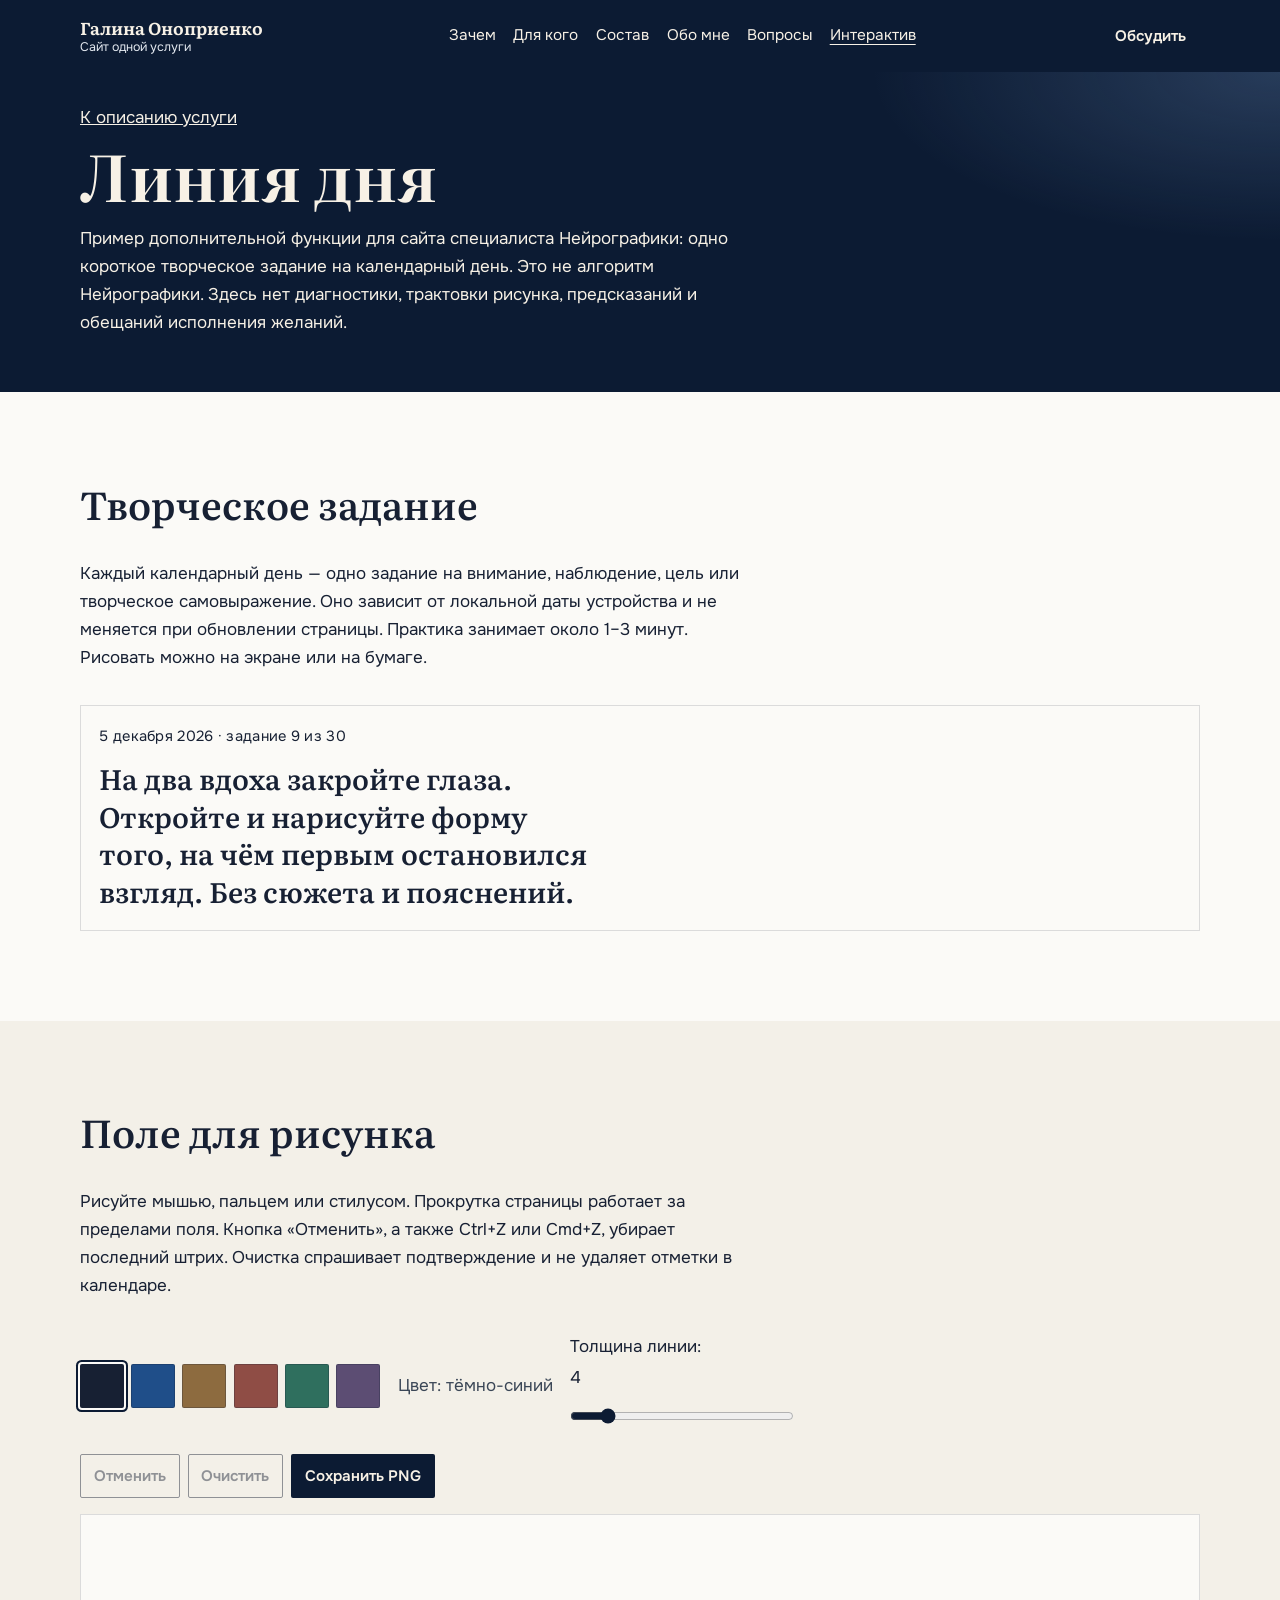
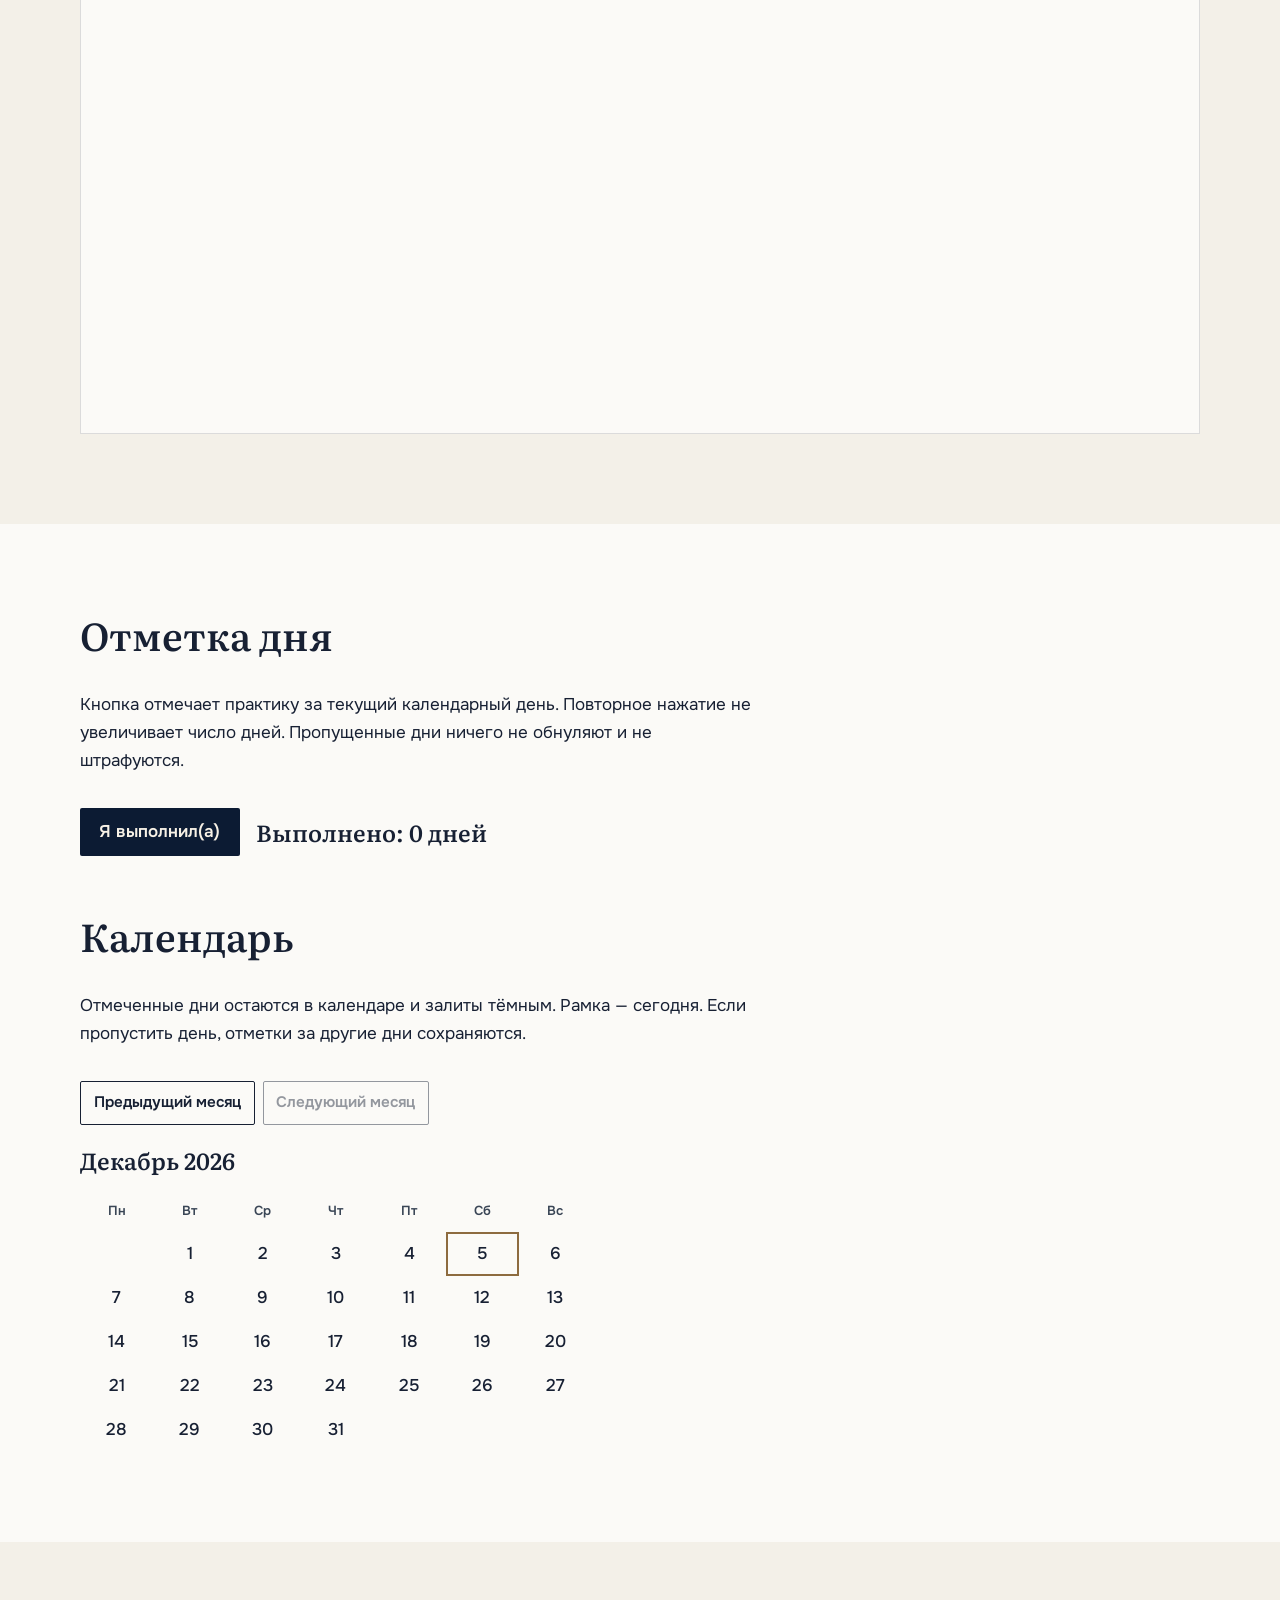
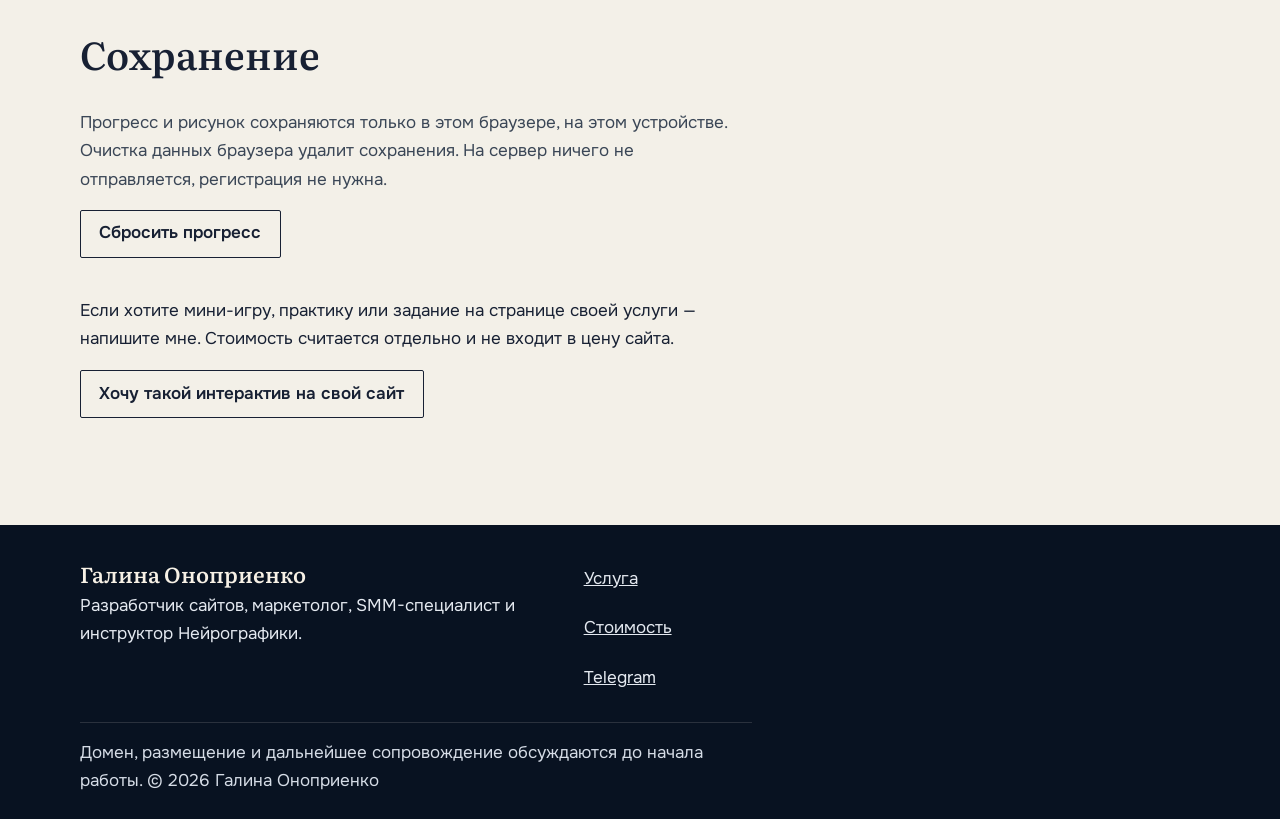
==== liniya-dnya.html @ d94e6b47 "Add files via upload" ====
<!DOCTYPE html>
<html lang="ru">
<head>
  <meta charset="utf-8">
  <script>document.documentElement.classList.add("js")</script>
  <meta name="viewport" content="width=device-width, initial-scale=1">
  <!-- canonical и абсолютный og:url не указаны: домен проекта пока не задан -->
  <title>Линия дня — пример интерактива | Галина Оноприенко</title>
  <meta name="description" content="Пример ежедневного творческого задания для сайта эксперта: рисунок на экране, календарь и прогресс только в вашем браузере.">
  <meta name="author" content="Галина Оноприенко">
  <meta name="theme-color" content="#0c1b33">
  <meta property="og:title" content="Линия дня — пример интерактива">
  <meta property="og:description" content="Одно творческое задание на календарный день и поле для рисунка. Прогресс хранится только в браузере.">
  <meta property="og:type" content="website">
  <meta property="og:locale" content="ru_RU">
  <meta property="og:image" content="og-image.png">
  <meta property="og:image:alt" content="Линия дня — пример ежедневного интерактива Галины Оноприенко.">
  <meta name="twitter:card" content="summary_large_image">
  <meta name="twitter:title" content="Линия дня — пример интерактива">
  <meta name="twitter:description" content="Одно творческое задание на календарный день. Рисунок и прогресс остаются в браузере.">
  <meta name="twitter:image" content="og-image.png">
  <link rel="icon" href="favicon.svg" type="image/svg+xml">
  <link rel="icon" href="favicon-32.png" sizes="32x32" type="image/png">
  <link rel="apple-touch-icon" href="apple-touch.png">
  <link rel="preload" href="fonts/or3PQ6P12-iJxAIgLa78DkTtAoDhk0oVpaK3YLanFLHpPf2TbLi4J_XWTFCW.woff2" as="font" type="font/woff2" crossorigin>
  <link rel="preload" href="fonts/gNMKW3F-SZuj7xmb-HY6EQ.woff2" as="font" type="font/woff2" crossorigin>
  <link rel="stylesheet" href="css/styles.css">
</head>
<body>
  <a class="skip-link" href="#content">К содержанию</a>
  <header class="site-header">
    <div class="wrap header-bar">
      <a class="brand" href="index.html">
        <span class="brand-name">Галина Оноприенко</span>
        <span class="brand-meta">Сайт одной услуги</span>
      </a>
      <button type="button" class="nav-toggle" aria-expanded="false" aria-controls="site-nav">Меню</button>
      <nav id="site-nav" class="site-nav" aria-label="Разделы страницы">
        <ul>
          <li><a href="index.html#zachem">Зачем</a></li>
          <li><a href="index.html#dlya-kogo">Для кого</a></li>
          <li><a href="index.html#sostav">Состав</a></li>
          <li><a href="index.html#obo-mne">Обо мне</a></li>
          <li><a href="index.html#voprosy">Вопросы</a></li>
          <li><a href="liniya-dnya.html" aria-current="page">Интерактив</a></li>
          <li class="nav-cta"><a href="https://t.me/neiro_galina" target="_blank" rel="noopener noreferrer">Обсудить мой сайт<span class="visually-hidden"> (откроется в Telegram в новой вкладке)</span></a></li>
        </ul>
      </nav>
      <a class="button button-small header-cta" href="https://t.me/neiro_galina" target="_blank" rel="noopener noreferrer">Обсудить<span class="visually-hidden"> мой сайт: откроется в Telegram в новой вкладке</span></a>
    </div>
  </header>
  <script src="js/main.js"></script>

  <main id="content">
    <header class="page-intro">
      <div class="wrap">
        <p class="back-link"><a href="index.html#interaktiv">К описанию услуги</a></p>
        <h1>Линия дня</h1>
        <p>Пример дополнительной функции для сайта специалиста Нейрографики: одно короткое творческое задание на календарный день. Это не алгоритм Нейрографики. Здесь нет диагностики, трактовки рисунка, предсказаний и обещаний исполнения желаний.</p>
      </div>
    </header>

    <section class="section" aria-labelledby="task-title">
      <div class="wrap stack">
        <h2 id="task-title">Творческое задание</h2>
        <p>Каждый календарный день — одно задание на внимание, наблюдение, цель или творческое самовыражение. Оно зависит от локальной даты устройства и не меняется при обновлении страницы. Практика занимает около 1–3 минут. Рисовать можно на экране или на бумаге.</p>
        <article id="today-task" class="task-card" hidden></article>
        <div id="all-tasks">
          <p>Ниже все 30 заданий. Если скрипты включены, на экране остаётся только задание сегодняшнего дня.</p>
          <ol id="task-list" class="task-index">
            <li>Проведите одну непрерывную линию от левого края к правому. Там, где рука замедлится, сделайте небольшую петлю и продолжайте.</li>
            <li>Выберите предмет перед собой. Нарисуйте только его внешний контур, без деталей внутри.</li>
            <li>Поставьте три точки и подпишите их: «утро», «день», «вечер». Соедините точки линией в том порядке, в каком идёт ваш сегодняшний день.</li>
            <li>Напишите одно слово — фокус работы на сегодня. Обведите его спокойной линией, не зачёркивая буквы.</li>
            <li>Нарисуйте круг примерно с ладонь. Закрасьте только край, центр оставьте свободным.</li>
            <li>Возьмите два цвета. Первым отметьте то, что по вашей услуге уже понятно клиенту. Вторым — одну мысль, которую стоит прояснить на сайте.</li>
            <li>Найдите рядом прямую линию: край стола, раму, полку. Повторите её на листе три раза, каждый раз чуть свободнее.</li>
            <li>Нарисуйте лестницу из пяти ступеней. На нижней напишите «сейчас». Верхнюю оставьте пустой.</li>
            <li>На два вдоха закройте глаза. Откройте и нарисуйте форму того, на чём первым остановился взгляд. Без сюжета и пояснений.</li>
            <li>Проведите вертикальную линию. Слева напишите одно слово о том, что уже сделано. Справа — одно слово о следующем шаге.</li>
            <li>Нарисуйте рамку. Внутри поместите одно дело, которому сегодня действительно стоит уделить внимание.</li>
            <li>Сделайте десять коротких штрихов разной длины. Любые три соедините в одну фигуру.</li>
            <li>Нарисуйте дорожку из точек снизу вверх. В конце поставьте маленький круг — место остановки, не финиш.</li>
            <li>Выберите приятный глазу цвет и заполните им небольшую полосу. Рядом оставьте такую же полосу пустой.</li>
            <li>Напишите, для кого ваша ключевая услуга — одним словосочетанием. Подчеркните его ровной линией.</li>
            <li>Нарисуйте привычный короткий знак: галочку, волну или круг. Повторите его медленнее, чем обычно.</li>
            <li>Разделите лист одной дугой. В меньшей части напишите действие, на которое сегодня хватит трёх минут.</li>
            <li>На каждый спокойный выдох добавляйте короткий штрих. Остановитесь на семи штрихах.</li>
            <li>Нарисуйте окно из четырёх линий. В одной части — контур предмета, который видите. Остальные части оставьте пустыми.</li>
            <li>Поставьте точку в центре. Проведите от неё три линии и подпишите концы: «дело», «люди», «я».</li>
            <li>Нарисуйте три вложенных круга. В самом маленьком напишите одно слово — на чём держите внимание сегодня.</li>
            <li>Нарисуйте прямоугольник. Внутри напишите три слова, которые новый человек должен понять о вашей услуге первыми.</li>
            <li>Проведите горизонтальную линию. Ниже коротко отметьте то, что уже есть в вашей практике. Выше — одну возможность, которую хотите яснее описать клиентам.</li>
            <li>Разделите лист на четыре клетки. В каждой — маленький знак дня: предмет, цвет, дело или погода. Без расшифровки.</li>
            <li>Медленно проведите линию, считая до десяти. Рядом проведите похожую линию быстро. Ничего не исправляйте.</li>
            <li>Нарисуйте стрелку и подпишите её одним глаголом — действием, которое можете сделать сразу после этой минуты.</li>
            <li>Прислушайтесь к звуку вокруг. Передайте его линией: ровной, прерывистой или волнистой — как слышится, без оценки.</li>
            <li>Нарисуйте простой контур места, где вы работаете: стол, комната или мастерская. Отметьте, где для клиента «вход» — с чего начинается обращение.</li>
            <li>Напишите три коротких слова о своей услуге. Оставьте самое понятное для нового человека, остальные аккуратно зачеркните.</li>
            <li>Нарисуйте круг и рядом поставьте сегодняшнюю дату. Внутри круга достаточно одной линии, чтобы отметить этот день.</li>
          </ol>
        </div>
      </div>
    </section>

    <section class="section section-paper" id="practice" aria-labelledby="canvas-title">
      <div class="wrap stack">
        <h2 id="canvas-title">Поле для рисунка</h2>
        <p id="canvas-help">Рисуйте мышью, пальцем или стилусом. Прокрутка страницы работает за пределами поля. Кнопка «Отменить», а также Ctrl+Z или Cmd+Z, убирает последний штрих. Очистка спрашивает подтверждение и не удаляет отметки в календаре.</p>
        <noscript>
          <p>Поле рисования, календарь и сохранение включаются с JavaScript. Задания выше можно выполнить на бумаге.</p>
        </noscript>
        <p id="canvas-error" class="warning" hidden>Поле рисования недоступно в этом браузере. Задание можно выполнить на бумаге.</p>
        <div class="tools">
          <div class="swatches" role="group" aria-label="Цвет линии">
            <button type="button" class="swatch" style="--swatch:#172033" data-color="#172033" data-label="тёмно-синий" aria-pressed="true" aria-label="Тёмно-синий"></button>
            <button type="button" class="swatch" style="--swatch:#1f4e89" data-color="#1f4e89" data-label="синий" aria-pressed="false" aria-label="Синий"></button>
            <button type="button" class="swatch" style="--swatch:#8d6b3f" data-color="#8d6b3f" data-label="латунный" aria-pressed="false" aria-label="Латунный"></button>
            <button type="button" class="swatch" style="--swatch:#8f4d45" data-color="#8f4d45" data-label="терракотовый" aria-pressed="false" aria-label="Терракотовый"></button>
            <button type="button" class="swatch" style="--swatch:#2f6f5e" data-color="#2f6f5e" data-label="зелёный" aria-pressed="false" aria-label="Зелёный"></button>
            <button type="button" class="swatch" style="--swatch:#5c4d73" data-color="#5c4d73" data-label="сливовый" aria-pressed="false" aria-label="Сливовый"></button>
          </div>
          <p id="color-name" class="note">Цвет: тёмно-синий</p>
          <label class="width-control" for="line-width">Толщина линии: <span id="line-width-value">4</span>
            <input id="line-width" type="range" min="2" max="16" step="1" value="4">
          </label>
        </div>
        <div class="tool-actions">
          <button type="button" class="button button-small button-ghost" id="undo" disabled>Отменить</button>
          <button type="button" class="button button-small button-ghost" id="clear" disabled>Очистить</button>
          <button type="button" class="button button-small" id="save-png" disabled>Сохранить PNG</button>
        </div>
        <div class="canvas-frame" id="canvas-frame">
          <canvas id="draw-canvas" width="900" height="520" aria-label="Поле для рисования. Рисуйте мышью, пальцем или стилусом." aria-describedby="canvas-help"></canvas>
        </div>
        <p id="old-drawing" class="note" hidden>На поле сохранён рисунок другого дня. Задание уже новое — рисунок можно очистить и начать заново.</p>
      </div>
    </section>

    <section class="section" aria-labelledby="mark-title">
      <div class="wrap stack">
        <h2 id="mark-title">Отметка дня</h2>
        <p>Кнопка отмечает практику за текущий календарный день. Повторное нажатие не увеличивает число дней. Пропущенные дни ничего не обнуляют и не штрафуются.</p>
        <div class="practice-row">
          <button type="button" class="button" id="complete" disabled>Я выполнил(а)</button>
          <p id="day-counter" class="counter">Счётчик включится вместе с сохранением в браузере.</p>
        </div>
        <p id="today-flag" class="note" hidden>Сегодняшнее задание уже отмечено. Повторное нажатие не увеличивает счётчик.</p>
        <p id="live-status" class="status-line" role="status" aria-live="polite"></p>

        <h2>Календарь</h2>
        <p>Отмеченные дни остаются в календаре и залиты тёмным. Рамка — сегодня. Если пропустить день, отметки за другие дни сохраняются.</p>
        <div class="calendar-bar">
          <button type="button" class="button button-small button-ghost" id="cal-prev" disabled>Предыдущий месяц</button>
          <button type="button" class="button button-small button-ghost" id="cal-next" disabled>Следующий месяц</button>
        </div>
        <table class="calendar" id="calendar">
          <caption id="cal-caption">Календарь активности</caption>
          <thead>
            <tr>
              <th scope="col">Пн</th>
              <th scope="col">Вт</th>
              <th scope="col">Ср</th>
              <th scope="col">Чт</th>
              <th scope="col">Пт</th>
              <th scope="col">Сб</th>
              <th scope="col">Вс</th>
            </tr>
          </thead>
          <tbody id="cal-body"></tbody>
        </table>
      </div>
    </section>

    <section class="section section-paper" aria-labelledby="save-title">
      <div class="wrap stack">
        <h2 id="save-title">Сохранение</h2>
        <p class="note">Прогресс и рисунок сохраняются только в этом браузере, на этом устройстве. Очистка данных браузера удалит сохранения. На сервер ничего не отправляется, регистрация не нужна.</p>
        <p id="storage-warning" class="warning" role="alert" hidden>Сохранение в браузере недоступно. Прогресс и рисунок не запишутся и пропадут после закрытия страницы. Можно рисовать и отмечать день, пока эта вкладка открыта.</p>
        <p><button type="button" class="button button-ghost" id="reset-progress">Сбросить прогресс</button></p>
        <aside class="soft-cta">
          <p>Если хотите мини-игру, практику или задание на странице своей услуги — напишите мне. Стоимость считается отдельно и не входит в цену сайта.</p>
          <p><a class="button button-ghost" href="https://t.me/neiro_galina" target="_blank" rel="noopener noreferrer">Хочу такой интерактив на свой сайт<span class="visually-hidden"> (откроется в Telegram в новой вкладке)</span></a></p>
        </aside>
      </div>
    </section>
  </main>

  <footer class="site-footer">
    <div class="wrap footer-grid">
      <div>
        <p class="footer-name">Галина Оноприенко</p>
        <p>Разработчик сайтов, маркетолог, SMM-специалист и инструктор Нейрографики.</p>
      </div>
      <nav class="footer-nav" aria-label="Нижняя навигация">
        <a href="index.html">Услуга</a>
        <a href="index.html#stoimost">Стоимость</a>
        <a href="https://t.me/neiro_galina" target="_blank" rel="noopener noreferrer">Telegram<span class="visually-hidden"> (откроется в новой вкладке)</span></a>
      </nav>
    </div>
    <div class="wrap">
      <p class="legal">Домен, размещение и дальнейшее сопровождение обсуждаются до начала работы. © 2026 Галина Оноприенко</p>
    </div>
  </footer>

  <dialog id="confirm-dialog" aria-labelledby="confirm-title" aria-describedby="confirm-text">
    <h2 id="confirm-title"></h2>
    <p id="confirm-text"></p>
    <div class="dialog-actions">
      <button type="button" class="button button-ghost" id="confirm-cancel">Отмена</button>
      <button type="button" class="button" id="confirm-accept">Подтвердить</button>
    </div>
  </dialog>

  <script src="js/practice-core.js"></script>
  <script src="js/interactive.js"></script>
</body>
</html>
---- css/styles.css ----
@font-face {
  font-family: "Literata";
  font-style: italic;
  font-weight: 560;
  font-display: swap;
  src: url("../fonts/or3NQ6P12-iJxAIgLYT1PLs1a-t7PU0AbeE9KPxYzNiCp1OUedn8VrLmQ0iSh8g.woff2") format("woff2");
  unicode-range: U+0460-052F, U+1C80-1C8A, U+20B4, U+2DE0-2DFF, U+A640-A69F, U+FE2E-FE2F;
}
@font-face {
  font-family: "Literata";
  font-style: italic;
  font-weight: 560;
  font-display: swap;
  src: url("../fonts/or3NQ6P12-iJxAIgLYT1PLs1a-t7PU0AbeE9KPxYzNiCp1OUedn8VrLmSkiSh8g.woff2") format("woff2");
  unicode-range: U+0301, U+0400-045F, U+0490-0491, U+04B0-04B1, U+2116;
}
@font-face {
  font-family: "Literata";
  font-style: italic;
  font-weight: 560;
  font-display: swap;
  src: url("../fonts/or3NQ6P12-iJxAIgLYT1PLs1a-t7PU0AbeE9KPxYzNiCp1OUedn8VrLmQEiSh8g.woff2") format("woff2");
  unicode-range: U+0100-02BA, U+02BD-02C5, U+02C7-02CC, U+02CE-02D7, U+02DD-02FF, U+0304, U+0308, U+0329, U+1D00-1DBF, U+1E00-1E9F, U+1EF2-1EFF, U+2020, U+20A0-20AB, U+20AD-20C4, U+2113, U+2C60-2C7F, U+A720-A7FF;
}
@font-face {
  font-family: "Literata";
  font-style: italic;
  font-weight: 560;
  font-display: swap;
  src: url("../fonts/or3NQ6P12-iJxAIgLYT1PLs1a-t7PU0AbeE9KPxYzNiCp1OUedn8VrLmTkiS.woff2") format("woff2");
  unicode-range: U+0000-00FF, U+0131, U+0152-0153, U+02BB-02BC, U+02C6, U+02DA, U+02DC, U+0304, U+0308, U+0329, U+2000-206F, U+20AC, U+2122, U+2191, U+2193, U+2212, U+2215, U+FEFF, U+FFFD;
}
@font-face {
  font-family: "Literata";
  font-style: normal;
  font-weight: 560 650;
  font-display: swap;
  src: url("../fonts/or3PQ6P12-iJxAIgLa78DkTtAoDhk0oVpaK3YLanFLHpPf2TbLi4J_zWTFCW.woff2") format("woff2");
  unicode-range: U+0460-052F, U+1C80-1C8A, U+20B4, U+2DE0-2DFF, U+A640-A69F, U+FE2E-FE2F;
}
@font-face {
  font-family: "Literata";
  font-style: normal;
  font-weight: 560 650;
  font-display: swap;
  src: url("../fonts/or3PQ6P12-iJxAIgLa78DkTtAoDhk0oVpaK3YLanFLHpPf2TbLi4J_XWTFCW.woff2") format("woff2");
  unicode-range: U+0301, U+0400-045F, U+0490-0491, U+04B0-04B1, U+2116;
}
@font-face {
  font-family: "Literata";
  font-style: normal;
  font-weight: 560 650;
  font-display: swap;
  src: url("../fonts/or3PQ6P12-iJxAIgLa78DkTtAoDhk0oVpaK3YLanFLHpPf2TbLi4J__WTFCW.woff2") format("woff2");
  unicode-range: U+0100-02BA, U+02BD-02C5, U+02C7-02CC, U+02CE-02D7, U+02DD-02FF, U+0304, U+0308, U+0329, U+1D00-1DBF, U+1E00-1E9F, U+1EF2-1EFF, U+2020, U+20A0-20AB, U+20AD-20C4, U+2113, U+2C60-2C7F, U+A720-A7FF;
}
@font-face {
  font-family: "Literata";
  font-style: normal;
  font-weight: 560 650;
  font-display: swap;
  src: url("../fonts/or3PQ6P12-iJxAIgLa78DkTtAoDhk0oVpaK3YLanFLHpPf2TbLi4J_HWTA.woff2") format("woff2");
  unicode-range: U+0000-00FF, U+0131, U+0152-0153, U+02BB-02BC, U+02C6, U+02DA, U+02DC, U+0304, U+0308, U+0329, U+2000-206F, U+20AC, U+2122, U+2191, U+2193, U+2212, U+2215, U+FEFF, U+FFFD;
}
@font-face {
  font-family: "Onest";
  font-style: normal;
  font-weight: 400 600;
  font-display: swap;
  src: url("../fonts/gNMKW3F-SZuj7xmS-HY6EQ.woff2") format("woff2");
  unicode-range: U+0460-052F, U+1C80-1C8A, U+20B4, U+2DE0-2DFF, U+A640-A69F, U+FE2E-FE2F;
}
@font-face {
  font-family: "Onest";
  font-style: normal;
  font-weight: 400 600;
  font-display: swap;
  src: url("../fonts/gNMKW3F-SZuj7xmb-HY6EQ.woff2") format("woff2");
  unicode-range: U+0301, U+0400-045F, U+0490-0491, U+04B0-04B1, U+2116;
}
@font-face {
  font-family: "Onest";
  font-style: normal;
  font-weight: 400 600;
  font-display: swap;
  src: url("../fonts/gNMKW3F-SZuj7xmR-HY6EQ.woff2") format("woff2");
  unicode-range: U+0100-02BA, U+02BD-02C5, U+02C7-02CC, U+02CE-02D7, U+02DD-02FF, U+0304, U+0308, U+0329, U+1D00-1DBF, U+1E00-1E9F, U+1EF2-1EFF, U+2020, U+20A0-20AB, U+20AD-20C4, U+2113, U+2C60-2C7F, U+A720-A7FF;
}
@font-face {
  font-family: "Onest";
  font-style: normal;
  font-weight: 400 600;
  font-display: swap;
  src: url("../fonts/gNMKW3F-SZuj7xmf-HY.woff2") format("woff2");
  unicode-range: U+0000-00FF, U+0131, U+0152-0153, U+02BB-02BC, U+02C6, U+02DA, U+02DC, U+0304, U+0308, U+0329, U+2000-206F, U+20AC, U+2122, U+2191, U+2193, U+2212, U+2215, U+FEFF, U+FFFD;
}

:root {
  --navy: #0c1b33;
  --navy-2: #17345c;
  --ink: #172033;
  --muted: #3a4656;
  --paper: #f3f0e8;
  --paper-2: #e7e2d8;
  --white: #fbfaf7;
  --cream: #f7f1e6;
  --line: rgba(23, 32, 51, 0.14);
  --brass: #8d6b3f;
  --focus: #e6c98a;
  --header: 4.5rem;
  color-scheme: light;
}

*,
*::before,
*::after { box-sizing: border-box; }

html { scroll-behavior: smooth; }

body {
  margin: 0;
  font-family: Onest, "Segoe UI", sans-serif;
  font-size: 1.0625rem;
  font-weight: 400;
  line-height: 1.65;
  color: var(--ink);
  background: var(--white);
  font-synthesis: none;
}

img, svg { max-width: 100%; }

h1, h2, h3, .price, .brand-name, .monogram, .task-text {
  font-family: Literata, Georgia, "Times New Roman", serif;
  font-weight: 560;
  line-height: 1.15;
  text-wrap: balance;
}

h1, h2, h3, p { margin-top: 0; }

h2 {
  margin-bottom: 0.8rem;
  font-size: clamp(1.85rem, 3vw, 2.55rem);
  max-width: 16em;
}

h3 { margin-bottom: 0.35rem; font-size: 1.28rem; }

p { max-width: 42rem; }

a { color: inherit; }

:focus-visible {
  outline: 3px solid var(--focus);
  outline-offset: 3px;
}

.section :focus-visible,
.price-card :focus-visible,
dialog :focus-visible,
.soft-cta :focus-visible {
  outline-color: var(--navy);
  box-shadow: 0 0 0 6px #f3e2bc;
}

::selection { background: var(--navy); color: var(--cream); }

.skip-link {
  position: absolute;
  left: 1rem;
  top: -4rem;
  z-index: 50;
  background: var(--white);
  color: var(--navy);
  padding: 0.6rem 0.9rem;
}

.skip-link:focus { top: 0.7rem; }

.visually-hidden {
  position: absolute;
  width: 1px;
  height: 1px;
  padding: 0;
  margin: -1px;
  overflow: hidden;
  clip: rect(0, 0, 0, 0);
  white-space: nowrap;
  border: 0;
}

[hidden] { display: none !important; }

.wrap {
  width: min(70rem, calc(100% - 2rem));
  margin-inline: auto;
}

.site-header {
  position: sticky;
  top: 0;
  z-index: 30;
  background: var(--navy);
  color: var(--cream);
}

.header-bar {
  display: flex;
  align-items: center;
  justify-content: space-between;
  gap: 1rem;
  min-height: var(--header);
  position: relative;
}

.brand {
  display: flex;
  flex-direction: column;
  text-decoration: none;
  line-height: 1.15;
  color: inherit;
}

.brand-name { font-size: 1.08rem; font-weight: 650; }
.brand-meta { margin-top: 0.15rem; font-size: 0.78rem; color: #e4e9f0; }

.nav-toggle {
  display: none;
  min-height: 44px;
  padding: 0.4rem 0.85rem;
  border: 1px solid rgba(247, 241, 230, 0.45);
  background: transparent;
  color: inherit;
  font: inherit;
  font-weight: 600;
}

.site-nav ul {
  display: flex;
  flex-wrap: wrap;
  gap: 0.35rem 1.1rem;
  align-items: center;
  margin: 0;
  padding: 0;
  list-style: none;
}

.site-nav a {
  display: inline-flex;
  align-items: center;
  min-height: 44px;
  text-decoration: none;
  font-size: 0.96rem;
}

.site-nav a:hover,
.site-nav a[aria-current="page"] {
  text-decoration: underline;
  text-underline-offset: 0.28em;
}

.header-cta {
  flex: 0 0 auto;
  background: var(--cream);
  color: var(--navy);
}

.header-cta:hover { background: #fff; }

.button {
  display: inline-flex;
  align-items: center;
  justify-content: center;
  min-height: 48px;
  padding: 0.7rem 1.15rem;
  border: 1px solid transparent;
  border-radius: 2px;
  background: var(--navy);
  color: var(--cream);
  font: inherit;
  font-weight: 600;
  line-height: 1.2;
  text-align: center;
  text-decoration: none;
  cursor: pointer;
}

.button:hover { background: var(--navy-2); }

.button-ghost {
  background: transparent;
  color: inherit;
  border-color: currentColor;
}

.button-ghost:hover { background: rgba(247, 241, 230, 0.08); }

.section .button-ghost:hover,
.soft-cta .button-ghost:hover,
dialog .button-ghost:hover { background: rgba(12, 27, 51, 0.05); }

.button-small { min-height: 44px; padding: 0.45rem 0.8rem; font-size: 0.95rem; }

button:disabled,
.button:disabled {
  opacity: 0.45;
  cursor: not-allowed;
}

.hero {
  position: relative;
  color: var(--cream);
  background:
    radial-gradient(880px 420px at 88% -10%, rgba(126, 164, 214, 0.28), transparent 62%),
    radial-gradient(620px 320px at 0% 110%, rgba(198, 163, 106, 0.16), transparent 58%),
    var(--navy);
  padding: 1.75rem 0 2.5rem;
}

.hero-grid { display: grid; gap: 1.15rem; }

.eyebrow, .task-kicker, .price-kicker {
  margin: 0 0 0.7rem;
  font-size: 0.92rem;
  letter-spacing: 0.02em;
}

.hero h1 {
  margin: 0 0 1rem;
  font-size: clamp(2rem, 3.7vw, 3.6rem);
  font-weight: 650;
  letter-spacing: -0.025em;
}

.hero h1 em {
  font-style: italic;
  font-weight: 560;
  color: #f3e6cf;
}

.lede { margin: 0; font-size: 1.12rem; max-width: 38rem; }

.price-card {
  background: var(--cream);
  color: var(--ink);
  padding: 1.35rem 1.3rem 1.3rem;
  border-top: 3px solid var(--brass);
}

.price {
  margin: 0.15rem 0 0.55rem;
  font-size: clamp(2.4rem, 5vw, 3.35rem);
  font-weight: 650;
  letter-spacing: -0.03em;
  line-height: 0.95;
}

.price-alt { margin: 0 0 0.45rem; font-weight: 600; }
.price-note { margin: 0 0 1rem; color: var(--muted); }

.hero-facts {
  display: flex;
  flex-wrap: wrap;
  gap: 0.6rem 1.4rem;
  margin: 1.4rem 0 0;
  padding: 0;
  list-style: none;
}

.hero-facts li {
  padding-top: 0.45rem;
  border-top: 1px solid rgba(247, 241, 230, 0.28);
  min-width: 9rem;
}

.section { padding: clamp(3.5rem, 7vw, 6rem) 0; }
.section-paper { background: var(--paper); }
.section h2 { margin-bottom: 1.1rem; }

.reasons, .plain-list, .includes, .credential-list, .process {
  margin: 1.4rem 0 0;
  padding: 0;
  list-style: none;
}

.reasons li, .process li {
  padding: 1.05rem 0;
  border-top: 1px solid var(--line);
}

.reasons h3 { font-size: 1.35rem; }
.reasons p, .process p { margin-bottom: 0; }

.plain-list li, .credential-list li {
  position: relative;
  padding: 0.45rem 0 0.45rem 1.15rem;
}

.plain-list li::before, .credential-list li::before {
  content: "";
  position: absolute;
  left: 0;
  top: 0.9rem;
  width: 0.42rem;
  height: 0.42rem;
  background: var(--brass);
}

.includes { margin-top: 1.5rem; }

.includes li {
  break-inside: avoid;
  position: relative;
  padding: 0.85rem 0 0.85rem 1.25rem;
  border-top: 1px solid var(--line);
}

.includes li::before {
  content: "";
  position: absolute;
  left: 0;
  top: 1.2rem;
  width: 0.42rem;
  height: 0.42rem;
  background: var(--brass);
}

.callout {
  margin-top: 1.75rem;
  padding: 1.15rem 1.2rem 1.2rem 1.1rem;
  background: var(--paper);
  border-left: 3px solid var(--brass);
}

.section-paper .callout { background: var(--white); }
.callout h3 { margin-bottom: 0.4rem; }
.callout p { margin-bottom: 0; }

.about-grid { display: grid; gap: 1.5rem; }

.monogram {
  display: grid;
  place-items: center;
  width: 5.25rem;
  height: 5.25rem;
  margin: 1.25rem 0 0;
  background: var(--navy);
  color: var(--cream);
  font-size: 1.8rem;
  font-weight: 650;
}

.person-name {
  margin-bottom: 0.7rem;
  font-size: clamp(1.8rem, 3vw, 2.4rem);
}

.process { max-width: 46rem; }

.step-num {
  display: block;
  margin-bottom: 0.25rem;
  color: var(--navy);
  font-family: Literata, Georgia, serif;
  font-size: 1.35rem;
}

.task-index {
  margin: 0.4rem 0 0;
  padding-left: 1.35rem;
}

.task-index li { margin: 0.7rem 0; }

.faq { margin-top: 0.5rem; border-top: 1px solid var(--line); }

.faq details { border-bottom: 1px solid var(--line); }

.faq summary {
  display: flex;
  align-items: center;
  justify-content: space-between;
  gap: 1rem;
  min-height: 52px;
  padding: 0.9rem 0;
  cursor: pointer;
  list-style: none;
}

.faq summary::-webkit-details-marker { display: none; }

.faq summary h3 {
  margin: 0;
  font-family: Onest, "Segoe UI", sans-serif;
  font-size: 1.05rem;
  font-weight: 600;
  line-height: 1.35;
}

.faq summary::after {
  content: "+";
  flex: 0 0 auto;
  font-family: Literata, Georgia, serif;
  font-size: 1.5rem;
  line-height: 1;
}

.faq details[open] summary::after { content: "–"; }

.faq-body { padding: 0 0 1.1rem; }
.faq-body p { margin-bottom: 0; }

.band {
  background:
    radial-gradient(700px 280px at 100% 0%, rgba(126, 164, 214, 0.22), transparent 60%),
    var(--navy);
  color: var(--cream);
  padding: clamp(3.5rem, 7vw, 5.5rem) 0;
}

.band .price { color: var(--cream); }
.band .button { background: var(--cream); color: var(--navy); }
.band .button:hover { background: #fff; }
.band .price-note { color: #e4e9f0; }

.site-footer {
  background: #081221;
  color: #e4e9f0;
  padding: 2rem 0 1.5rem;
}

.footer-grid {
  display: grid;
  gap: 1.25rem;
}

.footer-name {
  margin: 0 0 0.35rem;
  font-family: Literata, Georgia, serif;
  font-size: 1.35rem;
  color: var(--cream);
}

.site-footer p { margin-bottom: 0; }

.footer-nav {
  display: flex;
  flex-direction: column;
  align-items: flex-start;
  gap: 0.35rem;
}

.footer-nav a { min-height: 44px; display: inline-flex; align-items: center; }

.legal {
  margin-top: 1.4rem;
  padding-top: 1rem;
  border-top: 1px solid rgba(247, 241, 230, 0.14);
  color: #d5dce6;
}

.page-intro {
  background:
    radial-gradient(680px 280px at 100% 0%, rgba(126, 164, 214, 0.24), transparent 60%),
    var(--navy);
  color: var(--cream);
  padding: 2rem 0 2.4rem;
}

.page-intro h1 {
  margin: 0.4rem 0 0.8rem;
  font-size: clamp(2.3rem, 6vw, 4rem);
  font-weight: 650;
}

.back-link { margin: 0 0 0.4rem; }
.back-link a { color: inherit; }

.task-card, .panel {
  background: var(--white);
  border: 1px solid var(--line);
  padding: 1.15rem 1.15rem 1.2rem;
}

.task-text {
  margin: 0;
  font-size: clamp(1.35rem, 2.4vw, 1.75rem);
  line-height: 1.35;
  max-width: 36rem;
}

.stack { display: grid; gap: 1rem; }
.section .stack > * { margin-top: 0; }

.tools {
  display: flex;
  flex-wrap: wrap;
  gap: 0.75rem 1.1rem;
  align-items: center;
}

.swatches { display: flex; flex-wrap: wrap; gap: 0.45rem; }

.swatch {
  width: 44px;
  height: 44px;
  padding: 0;
  border: 1px solid rgba(23, 32, 51, 0.28);
  border-radius: 2px;
  background: var(--swatch, var(--navy));
  cursor: pointer;
}

.swatch[aria-pressed="true"] {
  box-shadow: 0 0 0 2px var(--white), 0 0 0 4px var(--navy);
}

.width-control {
  display: flex;
  flex-direction: column;
  gap: 0.15rem;
  min-width: min(100%, 14rem);
}

.width-control input {
  width: 100%;
  height: 44px;
  accent-color: var(--navy);
  margin: 0;
}

.tool-actions { display: flex; flex-wrap: wrap; gap: 0.5rem; }

.canvas-frame {
  width: 100%;
  height: min(58vw, 520px);
  min-height: 240px;
  background: var(--white);
  border: 1px solid var(--line);
  touch-action: none;
}

.canvas-frame canvas {
  display: block;
  width: 100%;
  height: 100%;
  touch-action: none;
  user-select: none;
  -webkit-user-select: none;
}

.practice-row {
  display: flex;
  flex-wrap: wrap;
  gap: 0.75rem 1rem;
  align-items: center;
}

.counter {
  margin: 0;
  font-family: Literata, Georgia, serif;
  font-size: 1.45rem;
}

.status-line { min-height: 1.5em; margin: 0; }

.note { color: var(--muted); margin-bottom: 0; }
.warning {
  margin: 0;
  padding: 0.85rem 1rem;
  background: #f8ecec;
  color: #5c2430;
  border-left: 3px solid #8a3d4b;
}

.calendar-bar { display: flex; flex-wrap: wrap; gap: 0.5rem; }

.calendar {
  width: 100%;
  max-width: 32rem;
  border-collapse: collapse;
}

.calendar caption {
  margin-bottom: 0.6rem;
  text-align: left;
  font-family: Literata, Georgia, serif;
  font-size: 1.45rem;
  font-weight: 560;
}

.calendar th, .calendar td {
  width: 14.28%;
  height: 2.75rem;
  text-align: center;
  font-weight: 500;
}

.calendar th { font-size: 0.82rem; color: var(--muted); font-weight: 600; }

.calendar .is-today { outline: 2px solid var(--brass); outline-offset: -2px; }

.calendar .is-done {
  background: var(--navy);
  color: var(--cream);
  font-weight: 600;
}

.soft-cta {
  padding-top: 0.4rem;
  max-width: 40rem;
}

.soft-cta h2 { font-size: clamp(1.5rem, 2.5vw, 2rem); }

dialog {
  width: min(32rem, calc(100% - 2rem));
  padding: 1.3rem 1.3rem 1.2rem;
  border: 1px solid transparent;
  background: var(--white);
  color: var(--ink);
}

dialog::backdrop { background: rgba(8, 18, 33, 0.64); }
dialog h2 { margin-bottom: 0.55rem; font-size: 1.7rem; }
dialog p { margin-bottom: 0; }

.dialog-actions {
  display: flex;
  flex-wrap: wrap;
  justify-content: flex-end;
  gap: 0.55rem;
  margin-top: 1.2rem;
}

@media (min-width: 800px) {
  .includes { columns: 2; column-gap: 2.5rem; }
  .about-grid, .footer-grid { grid-template-columns: 0.85fr 1.15fr; gap: 3rem; align-items: start; }
}

@media (min-width: 981px) {
  .wrap { width: min(70rem, calc(100% - 3rem)); }
  .hero { padding: 3.2rem 0 3.6rem; }
  .hero-grid {
    grid-template-columns: minmax(0, 1.4fr) minmax(16rem, 0.72fr);
    grid-template-areas:
      "eyebrow card"
      "title card"
      "lead card"
      "link card";
    column-gap: 3.5rem;
    row-gap: 0.85rem;
    align-items: start;
  }
  .nav-cta { display: none; }
  .hero .eyebrow { grid-area: eyebrow; }
  .hero h1 { grid-area: title; }
  .lede { grid-area: lead; }
  .hero-aside-link { grid-area: link; align-self: start; }
  .price-card { grid-area: card; align-self: start; }
}

@media (max-width: 980px) {
  .header-bar { flex-wrap: wrap; padding-bottom: 0.4rem; }
  .site-nav { flex: 1 0 100%; }
  .site-nav ul { flex-direction: column; align-items: flex-start; gap: 0; }
  .header-cta { display: none; }
  .js .header-bar { flex-wrap: nowrap; padding-bottom: 0; }
  .js .nav-toggle { display: inline-flex; }
  .js .site-nav {
    display: none;
    position: absolute;
    left: 0;
    right: 0;
    top: 100%;
    flex: none;
    background: var(--navy);
    border-top: 1px solid rgba(247, 241, 230, 0.16);
    padding: 0.25rem 0 0.8rem;
  }
  .js .site-nav.is-open { display: block; }
}

@media (max-width: 640px) {
  .hero { padding: 1rem 0 1.25rem; }
  .hero-grid { gap: 0.8rem; }
  .hero h1 { margin-bottom: 0.35rem; }
  .price { font-size: 2.35rem; }
  .price-card { padding: 1rem 1rem 1rem; }
  .price-note { margin-bottom: 0.75rem; }
  .hero-aside-link .button,
  .price-card .button,
  .band .button,
  .soft-cta .button { width: 100%; }
  .brand-meta { display: none; }
}

@media (forced-colors: active) {
  :focus-visible { outline: 3px solid CanvasText; box-shadow: none; }
  .button, .swatch, dialog { border: 1px solid ButtonText; }
  .calendar .is-done { forced-color-adjust: none; }
}

@media (prefers-reduced-motion: reduce) {
  html { scroll-behavior: auto; }
  *, *::before, *::after {
    animation: none !important;
    transition: none !important;
  }
}

@media (pointer: fine) {
  .canvas-frame canvas { cursor: crosshair; }
}
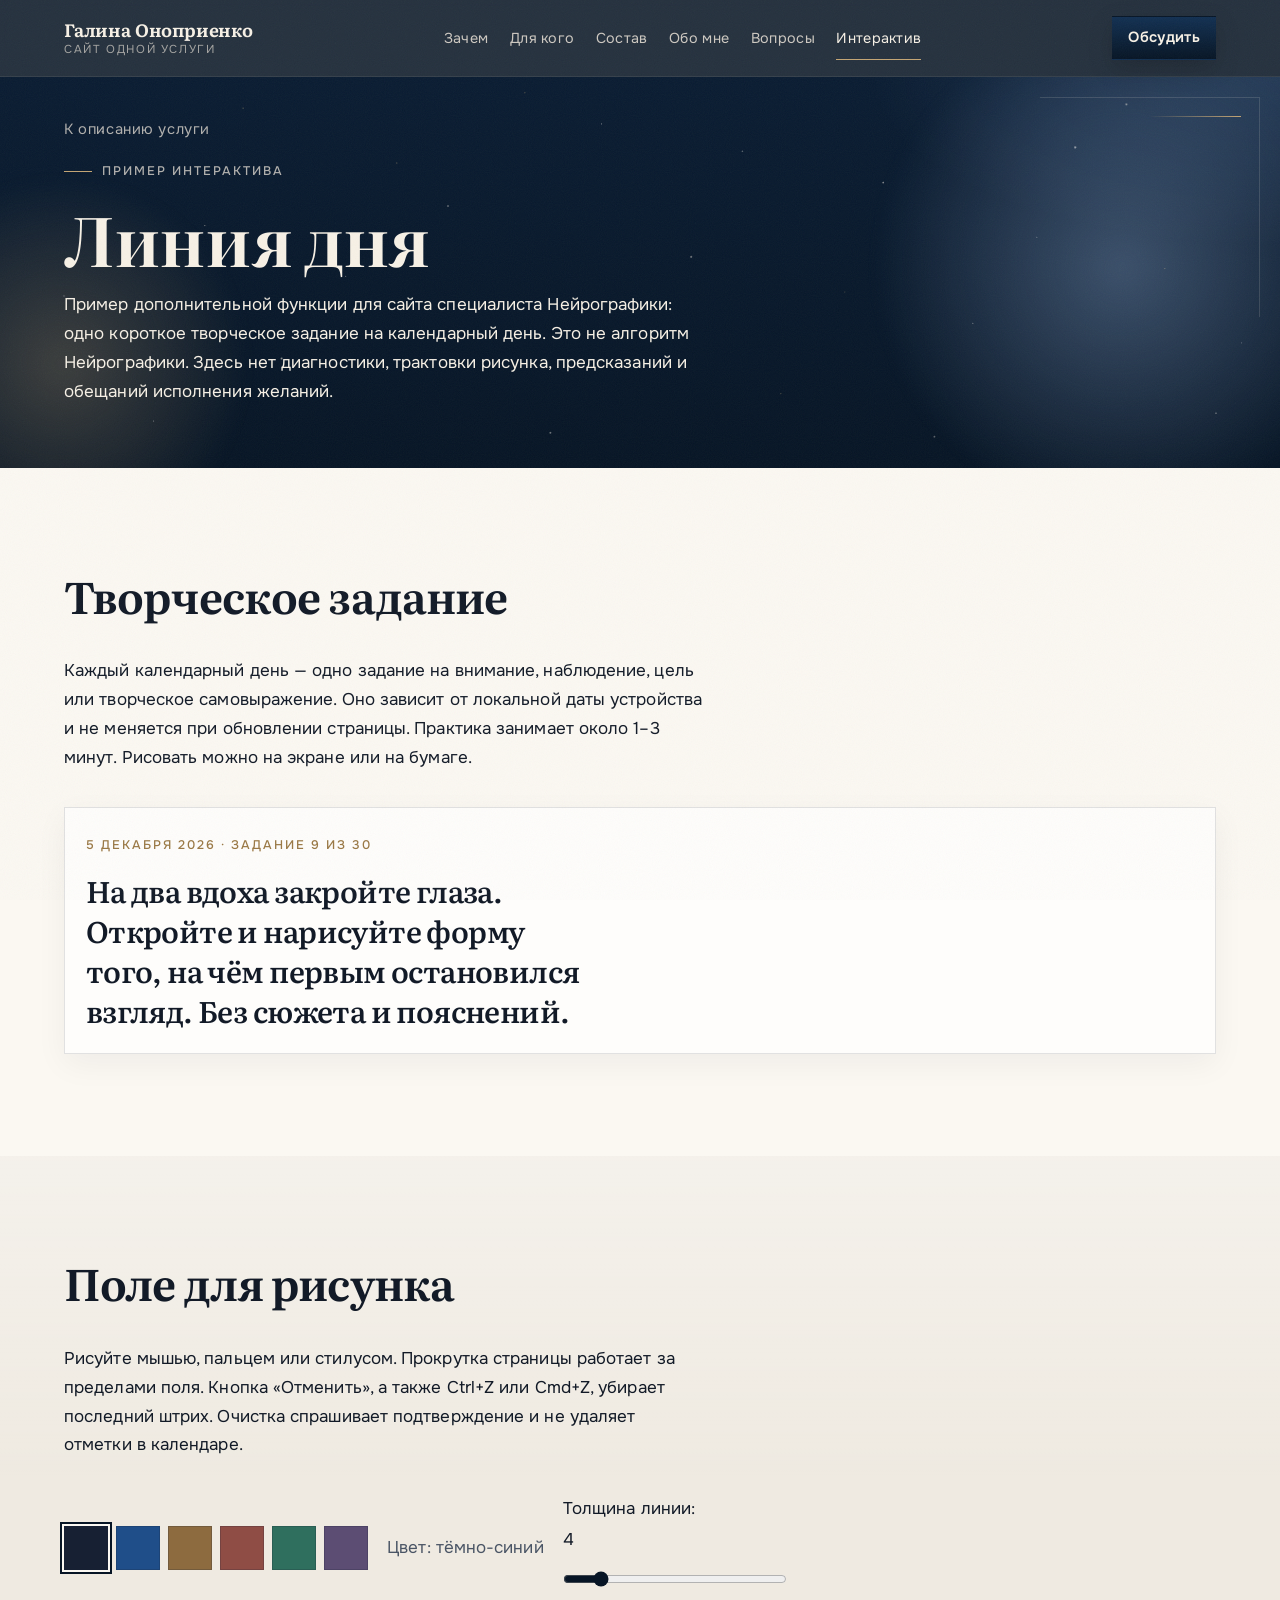
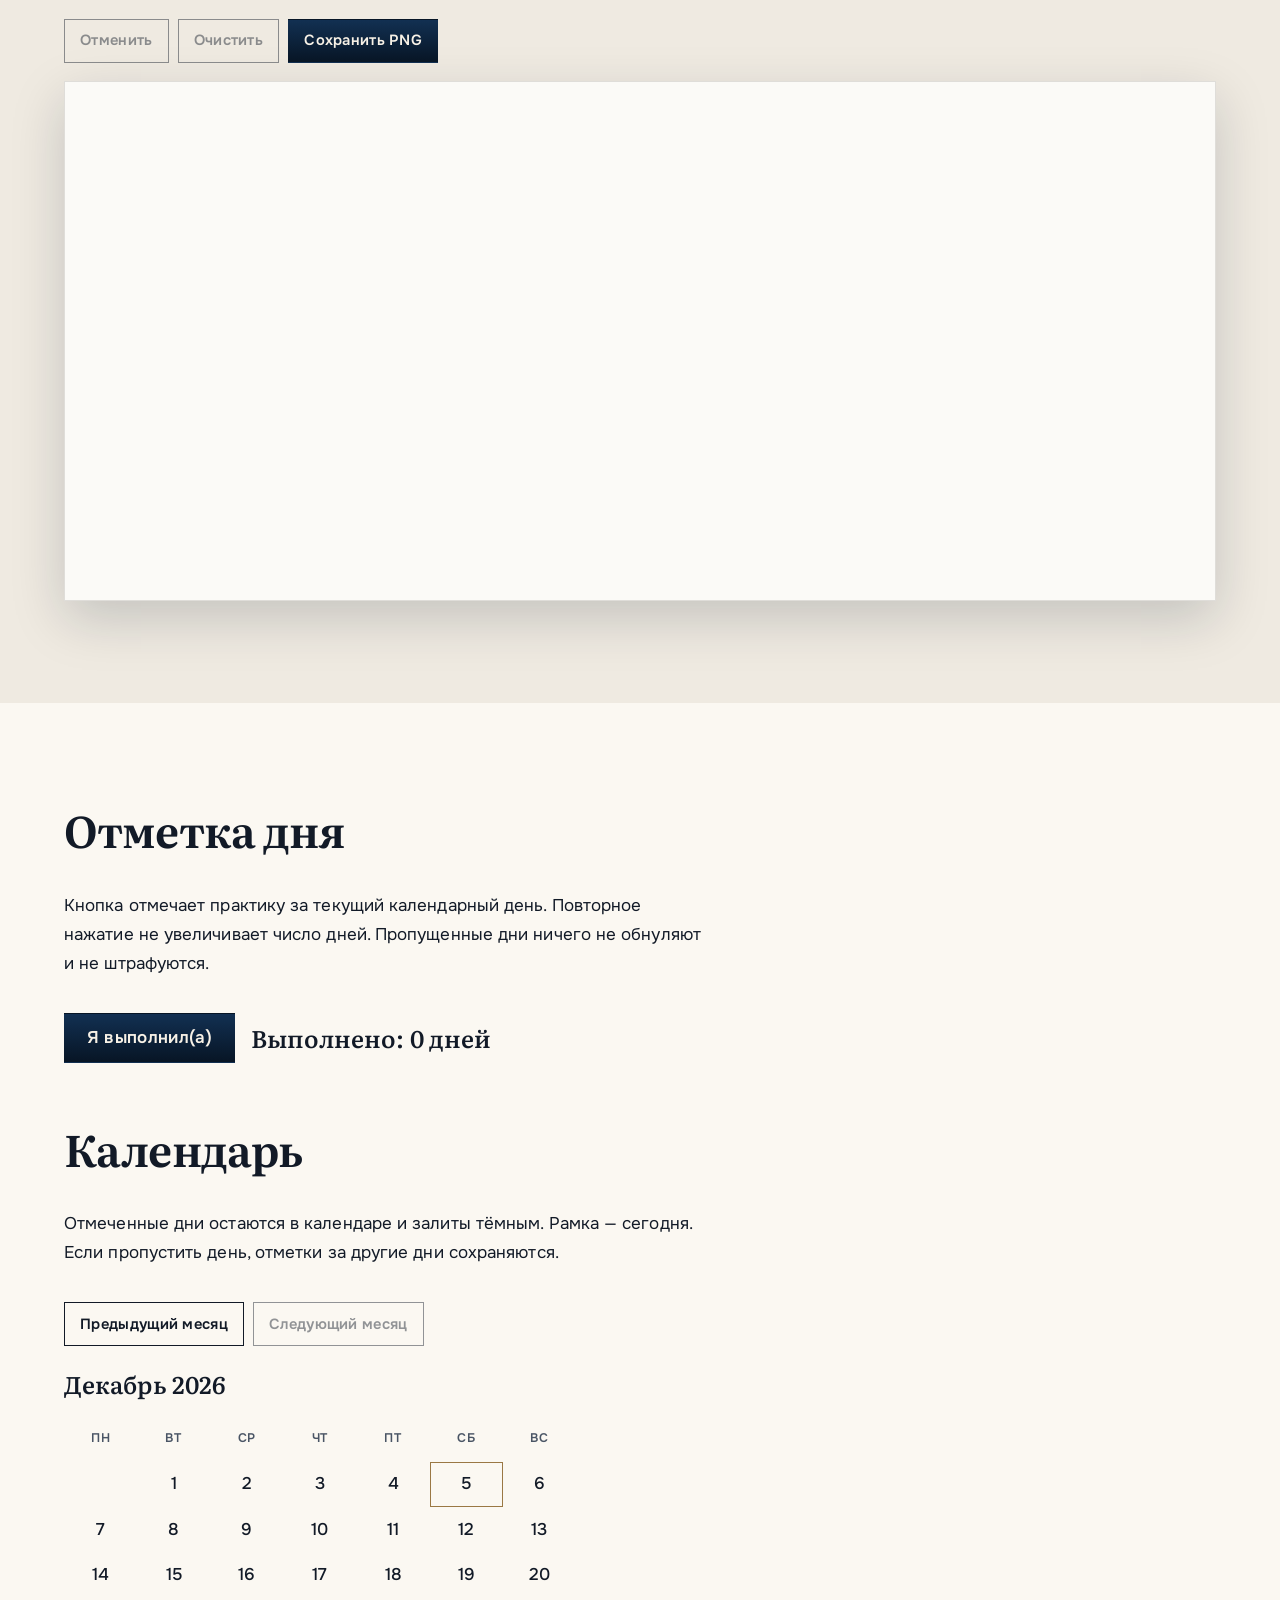
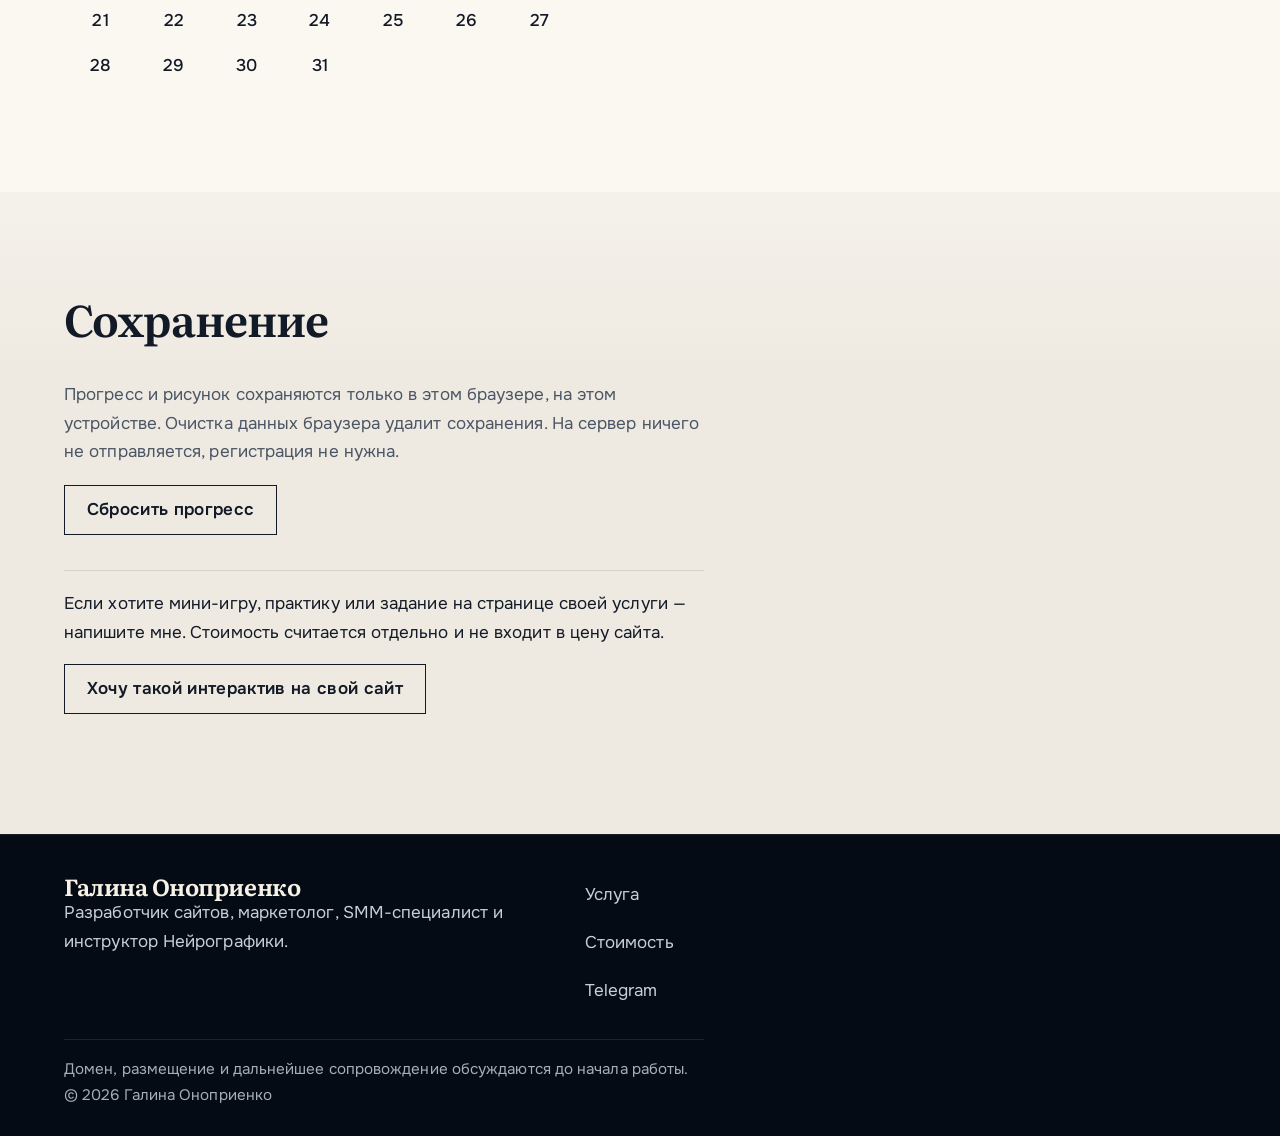
==== commit 2b304c45: "Усилить премиальный визуал и добавить жемчужную россыпь. Co-authored-by: Cursor <cursoragent@cursor." ====
--- a/liniya-dnya.html
+++ b/liniya-dnya.html
@@ -4,8 +4,8 @@
   <meta charset="utf-8">
   <script>document.documentElement.classList.add("js")</script>
   <meta name="viewport" content="width=device-width, initial-scale=1">
-  <!-- canonical и абсолютный og:url не указаны: домен проекта пока не задан -->
   <title>Линия дня — пример интерактива | Галина Оноприенко</title>
+  <link rel="canonical" href="https://galileya2008-byte.github.io/---/liniya-dnya.html">
   <meta name="description" content="Пример ежедневного творческого задания для сайта эксперта: рисунок на экране, календарь и прогресс только в вашем браузере.">
   <meta name="author" content="Галина Оноприенко">
   <meta name="theme-color" content="#0c1b33">
@@ -13,12 +13,13 @@
   <meta property="og:description" content="Одно творческое задание на календарный день и поле для рисунка. Прогресс хранится только в браузере.">
   <meta property="og:type" content="website">
   <meta property="og:locale" content="ru_RU">
-  <meta property="og:image" content="og-image.png">
+  <meta property="og:url" content="https://galileya2008-byte.github.io/---/liniya-dnya.html">
+  <meta property="og:image" content="https://galileya2008-byte.github.io/---/og-image.png">
   <meta property="og:image:alt" content="Линия дня — пример ежедневного интерактива Галины Оноприенко.">
   <meta name="twitter:card" content="summary_large_image">
   <meta name="twitter:title" content="Линия дня — пример интерактива">
   <meta name="twitter:description" content="Одно творческое задание на календарный день. Рисунок и прогресс остаются в браузере.">
-  <meta name="twitter:image" content="og-image.png">
+  <meta name="twitter:image" content="https://galileya2008-byte.github.io/---/og-image.png">
   <link rel="icon" href="favicon.svg" type="image/svg+xml">
   <link rel="icon" href="favicon-32.png" sizes="32x32" type="image/png">
   <link rel="apple-touch-icon" href="apple-touch.png">
@@ -53,8 +54,16 @@
 
   <main id="content">
     <header class="page-intro">
+      <div class="hero-atmosphere" aria-hidden="true">
+        <span class="hero-orb hero-orb-a"></span>
+        <span class="hero-orb hero-orb-b"></span>
+        <span class="pearl-dust pearl-dust-a"></span>
+        <span class="pearl-dust pearl-dust-b"></span>
+        <span class="hero-frame"></span>
+      </div>
       <div class="wrap">
         <p class="back-link"><a href="index.html#interaktiv">К описанию услуги</a></p>
+        <p class="eyebrow"><span class="eyebrow-mark" aria-hidden="true"></span>Пример интерактива</p>
         <h1>Линия дня</h1>
         <p>Пример дополнительной функции для сайта специалиста Нейрографики: одно короткое творческое задание на календарный день. Это не алгоритм Нейрографики. Здесь нет диагностики, трактовки рисунка, предсказаний и обещаний исполнения желаний.</p>
       </div>
--- a/css/styles.css
+++ b/css/styles.css
@@ -96,18 +96,23 @@
 }
 
 :root {
-  --navy: #0c1b33;
-  --navy-2: #17345c;
-  --ink: #172033;
-  --muted: #3a4656;
-  --paper: #f3f0e8;
-  --paper-2: #e7e2d8;
-  --white: #fbfaf7;
-  --cream: #f7f1e6;
-  --line: rgba(23, 32, 51, 0.14);
-  --brass: #8d6b3f;
+  --navy: #071525;
+  --navy-2: #123052;
+  --ink: #121a27;
+  --muted: #4a5565;
+  --paper: #efeae1;
+  --white: #fbf8f2;
+  --cream: #f4ecdf;
+  --line: rgba(18, 26, 39, 0.12);
+  --line-strong: rgba(18, 26, 39, 0.22);
+  --brass: #9a7844;
+  --brass-soft: #c4a574;
+  --pearl: #f7f1e6;
   --focus: #e6c98a;
-  --header: 4.5rem;
+  --header: 4.75rem;
+  --ease: cubic-bezier(0.22, 1, 0.36, 1);
+  --shadow-soft: 0 18px 50px rgba(7, 21, 37, 0.18);
+  --shadow-lift: 0 28px 70px rgba(7, 21, 37, 0.28);
   color-scheme: light;
 }
 
@@ -122,49 +127,66 @@
   font-family: Onest, "Segoe UI", sans-serif;
   font-size: 1.0625rem;
   font-weight: 400;
-  line-height: 1.65;
+  line-height: 1.7;
   color: var(--ink);
-  background: var(--white);
+  background:
+    radial-gradient(1200px 500px at 100% -10%, rgba(154, 120, 68, 0.08), transparent 55%),
+    var(--white);
   font-synthesis: none;
+  letter-spacing: 0.005em;
+}
+
+body::before {
+  content: "";
+  position: fixed;
+  inset: 0;
+  pointer-events: none;
+  z-index: 100;
+  opacity: 0.045;
+  background-image: url("data:image/svg+xml,%3Csvg viewBox='0 0 200 200' xmlns='http://www.w3.org/2000/svg'%3E%3Cfilter id='n'%3E%3CfeTurbulence type='fractalNoise' baseFrequency='0.85' numOctaves='4' stitchTiles='stitch'/%3E%3C/filter%3E%3Crect width='100%25' height='100%25' filter='url(%23n)'/%3E%3C/svg%3E");
+  background-size: 180px 180px;
 }
 
 img, svg { max-width: 100%; }
 
-h1, h2, h3, .price, .brand-name, .monogram, .task-text {
+h1, h2, h3, .price, .brand-name, .monogram, .task-text, .footer-name {
   font-family: Literata, Georgia, "Times New Roman", serif;
   font-weight: 560;
-  line-height: 1.15;
+  line-height: 1.12;
   text-wrap: balance;
+  letter-spacing: -0.02em;
 }
 
 h1, h2, h3, p { margin-top: 0; }
 
 h2 {
-  margin-bottom: 0.8rem;
-  font-size: clamp(1.85rem, 3vw, 2.55rem);
-  max-width: 16em;
-}
-
-h3 { margin-bottom: 0.35rem; font-size: 1.28rem; }
-
-p { max-width: 42rem; }
+  margin-bottom: 0.9rem;
+  font-size: clamp(2rem, 3.4vw, 2.85rem);
+  max-width: 14em;
+  font-weight: 650;
+}
+
+h3 { margin-bottom: 0.4rem; font-size: 1.32rem; }
+
+p { max-width: 40rem; }
 
 a { color: inherit; }
 
 :focus-visible {
-  outline: 3px solid var(--focus);
+  outline: 2px solid var(--focus);
   outline-offset: 3px;
 }
 
 .section :focus-visible,
 .price-card :focus-visible,
+.payment-panel :focus-visible,
 dialog :focus-visible,
 .soft-cta :focus-visible {
   outline-color: var(--navy);
-  box-shadow: 0 0 0 6px #f3e2bc;
-}
-
-::selection { background: var(--navy); color: var(--cream); }
+  box-shadow: 0 0 0 5px rgba(230, 201, 138, 0.45);
+}
+
+::selection { background: var(--navy); color: var(--pearl); }
 
 .skip-link {
   position: absolute;
@@ -193,7 +215,7 @@
 [hidden] { display: none !important; }
 
 .wrap {
-  width: min(70rem, calc(100% - 2rem));
+  width: min(72rem, calc(100% - 2rem));
   margin-inline: auto;
 }
 
@@ -201,8 +223,11 @@
   position: sticky;
   top: 0;
   z-index: 30;
-  background: var(--navy);
-  color: var(--cream);
+  background: rgba(7, 21, 37, 0.88);
+  color: var(--pearl);
+  backdrop-filter: blur(16px) saturate(1.2);
+  -webkit-backdrop-filter: blur(16px) saturate(1.2);
+  border-bottom: 1px solid rgba(244, 236, 223, 0.08);
 }
 
 .header-bar {
@@ -222,24 +247,39 @@
   color: inherit;
 }
 
-.brand-name { font-size: 1.08rem; font-weight: 650; }
-.brand-meta { margin-top: 0.15rem; font-size: 0.78rem; color: #e4e9f0; }
+.brand-name {
+  font-size: 1.12rem;
+  font-weight: 650;
+  letter-spacing: -0.01em;
+}
+
+.brand-meta {
+  margin-top: 0.2rem;
+  font-size: 0.72rem;
+  letter-spacing: 0.14em;
+  text-transform: uppercase;
+  color: rgba(244, 236, 223, 0.62);
+}
 
 .nav-toggle {
   display: none;
   min-height: 44px;
-  padding: 0.4rem 0.85rem;
-  border: 1px solid rgba(247, 241, 230, 0.45);
+  padding: 0.4rem 0.9rem;
+  border: 1px solid rgba(247, 241, 230, 0.38);
   background: transparent;
   color: inherit;
   font: inherit;
   font-weight: 600;
-}
+  letter-spacing: 0.04em;
+  transition: background 0.25s var(--ease), border-color 0.25s var(--ease);
+}
+
+.nav-toggle:hover { background: rgba(247, 241, 230, 0.08); }
 
 .site-nav ul {
   display: flex;
   flex-wrap: wrap;
-  gap: 0.35rem 1.1rem;
+  gap: 0.2rem 1.35rem;
   align-items: center;
   margin: 0;
   padding: 0;
@@ -251,168 +291,442 @@
   align-items: center;
   min-height: 44px;
   text-decoration: none;
-  font-size: 0.96rem;
+  font-size: 0.9rem;
+  letter-spacing: 0.02em;
+  color: rgba(244, 236, 223, 0.82);
+  transition: color 0.25s var(--ease);
 }
 
 .site-nav a:hover,
 .site-nav a[aria-current="page"] {
-  text-decoration: underline;
-  text-underline-offset: 0.28em;
+  color: var(--pearl);
+  text-decoration: none;
+  box-shadow: inset 0 -1px 0 var(--brass-soft);
 }
 
 .header-cta {
   flex: 0 0 auto;
-  background: var(--cream);
+  background: linear-gradient(180deg, #f8f1e4 0%, #ebe1d0 100%);
   color: var(--navy);
-}
-
-.header-cta:hover { background: #fff; }
+  border: 0;
+  box-shadow: 0 8px 24px rgba(0, 0, 0, 0.18);
+}
+
+.header-cta:hover {
+  background: #fff;
+  transform: translateY(-1px);
+}
 
 .button {
   display: inline-flex;
   align-items: center;
   justify-content: center;
-  min-height: 48px;
-  padding: 0.7rem 1.15rem;
+  min-height: 50px;
+  padding: 0.75rem 1.35rem;
   border: 1px solid transparent;
-  border-radius: 2px;
-  background: var(--navy);
-  color: var(--cream);
+  border-radius: 0;
+  background: linear-gradient(180deg, #123052 0%, #071525 100%);
+  color: var(--pearl);
   font: inherit;
   font-weight: 600;
   line-height: 1.2;
+  letter-spacing: 0.02em;
   text-align: center;
   text-decoration: none;
   cursor: pointer;
-}
-
-.button:hover { background: var(--navy-2); }
+  transition:
+    transform 0.28s var(--ease),
+    background 0.28s var(--ease),
+    box-shadow 0.28s var(--ease),
+    border-color 0.28s var(--ease),
+    color 0.28s var(--ease);
+}
+
+.button:hover {
+  background: linear-gradient(180deg, #1a3a5c 0%, #0c2138 100%);
+  transform: translateY(-2px);
+  box-shadow: 0 14px 30px rgba(7, 21, 37, 0.22);
+}
+
+.button:active { transform: translateY(0); }
 
 .button-ghost {
   background: transparent;
   color: inherit;
   border-color: currentColor;
-}
-
-.button-ghost:hover { background: rgba(247, 241, 230, 0.08); }
+  box-shadow: none;
+}
+
+.button-ghost:hover {
+  background: rgba(247, 241, 230, 0.08);
+  box-shadow: none;
+}
 
 .section .button-ghost:hover,
 .soft-cta .button-ghost:hover,
-dialog .button-ghost:hover { background: rgba(12, 27, 51, 0.05); }
-
-.button-small { min-height: 44px; padding: 0.45rem 0.8rem; font-size: 0.95rem; }
+dialog .button-ghost:hover,
+.price-card .button-ghost:hover {
+  background: rgba(7, 21, 37, 0.05);
+}
+
+.button-small {
+  min-height: 44px;
+  padding: 0.45rem 0.95rem;
+  font-size: 0.92rem;
+}
 
 button:disabled,
 .button:disabled {
   opacity: 0.45;
   cursor: not-allowed;
+  transform: none;
+  box-shadow: none;
+}
+
+.hero,
+.page-intro,
+.band {
+  position: relative;
+  overflow: hidden;
+  isolation: isolate;
+}
+
+.hero-atmosphere {
+  position: absolute;
+  inset: 0;
+  pointer-events: none;
+  z-index: 0;
+}
+
+.hero-orb {
+  position: absolute;
+  border-radius: 50%;
+  filter: blur(8px);
+}
+
+.hero-orb-a {
+  width: min(52vw, 520px);
+  height: min(52vw, 520px);
+  top: -18%;
+  right: -8%;
+  background: radial-gradient(circle, rgba(154, 184, 224, 0.35) 0%, transparent 68%);
+  animation: drift 18s ease-in-out infinite alternate;
+}
+
+.hero-orb-b {
+  width: min(42vw, 380px);
+  height: min(42vw, 380px);
+  bottom: -22%;
+  left: -10%;
+  background: radial-gradient(circle, rgba(196, 165, 116, 0.28) 0%, transparent 70%);
+  animation: drift 22s ease-in-out infinite alternate-reverse;
+}
+
+.pearl-dust {
+  position: absolute;
+  inset: 0;
+  pointer-events: none;
+  opacity: 0.7;
+  mix-blend-mode: screen;
+}
+
+.pearl-dust-a {
+  background-image:
+    radial-gradient(1.4px 1.4px at 8% 14%, rgba(255, 250, 242, 0.95), transparent),
+    radial-gradient(1px 1px at 16% 38%, rgba(244, 236, 223, 0.7), transparent),
+    radial-gradient(1.6px 1.6px at 22% 72%, rgba(255, 248, 236, 0.8), transparent),
+    radial-gradient(1px 1px at 31% 22%, rgba(230, 201, 138, 0.55), transparent),
+    radial-gradient(1.2px 1.2px at 39% 58%, rgba(247, 241, 230, 0.75), transparent),
+    radial-gradient(1px 1px at 47% 12%, rgba(255, 250, 242, 0.65), transparent),
+    radial-gradient(1.5px 1.5px at 54% 46%, rgba(244, 236, 223, 0.85), transparent),
+    radial-gradient(1px 1px at 61% 81%, rgba(230, 201, 138, 0.45), transparent),
+    radial-gradient(1.3px 1.3px at 69% 27%, rgba(255, 248, 236, 0.9), transparent),
+    radial-gradient(1px 1px at 76% 63%, rgba(247, 241, 230, 0.6), transparent),
+    radial-gradient(1.7px 1.7px at 84% 18%, rgba(255, 250, 242, 0.88), transparent),
+    radial-gradient(1px 1px at 91% 49%, rgba(230, 201, 138, 0.5), transparent),
+    radial-gradient(1.2px 1.2px at 95% 86%, rgba(244, 236, 223, 0.7), transparent),
+    radial-gradient(1px 1px at 12% 88%, rgba(255, 248, 236, 0.55), transparent),
+    radial-gradient(1.4px 1.4px at 43% 91%, rgba(247, 241, 230, 0.8), transparent);
+  animation: pearl-twinkle 9s ease-in-out infinite alternate;
+}
+
+.pearl-dust-b {
+  opacity: 0.55;
+  background-image:
+    radial-gradient(1px 1px at 5% 56%, rgba(255, 250, 242, 0.75), transparent),
+    radial-gradient(1.3px 1.3px at 19% 8%, rgba(230, 201, 138, 0.5), transparent),
+    radial-gradient(1px 1px at 27% 51%, rgba(247, 241, 230, 0.65), transparent),
+    radial-gradient(1.5px 1.5px at 35% 33%, rgba(255, 248, 236, 0.85), transparent),
+    radial-gradient(1px 1px at 48% 74%, rgba(244, 236, 223, 0.55), transparent),
+    radial-gradient(1.2px 1.2px at 58% 19%, rgba(255, 250, 242, 0.7), transparent),
+    radial-gradient(1px 1px at 66% 55%, rgba(230, 201, 138, 0.42), transparent),
+    radial-gradient(1.4px 1.4px at 73% 92%, rgba(247, 241, 230, 0.78), transparent),
+    radial-gradient(1px 1px at 81% 41%, rgba(255, 248, 236, 0.6), transparent),
+    radial-gradient(1.6px 1.6px at 88% 7%, rgba(244, 236, 223, 0.9), transparent),
+    radial-gradient(1px 1px at 97% 68%, rgba(255, 250, 242, 0.5), transparent),
+    radial-gradient(1.2px 1.2px at 41% 4%, rgba(230, 201, 138, 0.48), transparent);
+  animation: pearl-twinkle 13s ease-in-out infinite alternate-reverse;
+}
+
+.hero-frame {
+  position: absolute;
+  inset: 1.25rem 1.25rem auto auto;
+  width: min(28vw, 220px);
+  height: min(28vw, 220px);
+  border: 1px solid rgba(244, 236, 223, 0.14);
+  border-bottom: 0;
+  border-left: 0;
+}
+
+.hero-frame::after {
+  content: "";
+  position: absolute;
+  right: 1.1rem;
+  top: 1.1rem;
+  width: 42%;
+  height: 1px;
+  background: linear-gradient(90deg, transparent, var(--brass-soft));
 }
 
 .hero {
-  position: relative;
-  color: var(--cream);
+  color: var(--pearl);
   background:
-    radial-gradient(880px 420px at 88% -10%, rgba(126, 164, 214, 0.28), transparent 62%),
-    radial-gradient(620px 320px at 0% 110%, rgba(198, 163, 106, 0.16), transparent 58%),
-    var(--navy);
-  padding: 1.75rem 0 2.5rem;
-}
-
-.hero-grid { display: grid; gap: 1.15rem; }
-
-.eyebrow, .task-kicker, .price-kicker {
-  margin: 0 0 0.7rem;
-  font-size: 0.92rem;
-  letter-spacing: 0.02em;
+    linear-gradient(165deg, rgba(7, 21, 37, 0.2), transparent 40%),
+    linear-gradient(180deg, #0a1c32 0%, #071525 55%, #050f1c 100%);
+  padding: 2rem 0 2.8rem;
+}
+
+.hero > .wrap,
+.page-intro > .wrap,
+.band > .wrap { position: relative; z-index: 1; }
+
+.hero-grid { display: grid; gap: 1.25rem; }
+
+.eyebrow,
+.task-kicker,
+.price-kicker,
+.section-kicker {
+  display: inline-flex;
+  align-items: center;
+  gap: 0.65rem;
+  margin: 0 0 0.85rem;
+  font-size: 0.78rem;
+  font-weight: 500;
+  letter-spacing: 0.16em;
+  text-transform: uppercase;
+}
+
+.eyebrow { color: rgba(244, 236, 223, 0.72); }
+
+.task-kicker,
+.price-kicker,
+.section-kicker {
+  color: var(--brass);
+  margin-bottom: 0.95rem;
+}
+
+.eyebrow-mark {
+  width: 1.75rem;
+  height: 1px;
+  background: var(--brass-soft);
 }
 
 .hero h1 {
-  margin: 0 0 1rem;
-  font-size: clamp(2rem, 3.7vw, 3.6rem);
+  margin: 0 0 1.1rem;
+  font-size: clamp(2.1rem, 4.2vw, 4rem);
   font-weight: 650;
-  letter-spacing: -0.025em;
+  letter-spacing: -0.035em;
+  max-width: 11em;
 }
 
 .hero h1 em {
   font-style: italic;
   font-weight: 560;
-  color: #f3e6cf;
-}
-
-.lede { margin: 0; font-size: 1.12rem; max-width: 38rem; }
-
-.price-card {
-  background: var(--cream);
+  color: #f0e2cb;
+}
+
+.lede {
+  margin: 0;
+  font-size: 1.1rem;
+  max-width: 34rem;
+  color: rgba(244, 236, 223, 0.86);
+  line-height: 1.75;
+}
+
+.price-card,
+.payment-panel {
+  position: relative;
+  background:
+    linear-gradient(180deg, rgba(255, 255, 255, 0.55), transparent 40%),
+    var(--cream);
   color: var(--ink);
-  padding: 1.35rem 1.3rem 1.3rem;
-  border-top: 3px solid var(--brass);
+  padding: 1.55rem 1.4rem 1.4rem;
+  border: 1px solid rgba(154, 120, 68, 0.22);
+  box-shadow: var(--shadow-soft);
+}
+
+.price-card::before,
+.payment-panel::before {
+  content: "";
+  position: absolute;
+  left: 0;
+  right: 0;
+  top: 0;
+  height: 2px;
+  background: linear-gradient(90deg, var(--brass), var(--brass-soft) 45%, transparent);
 }
 
 .price {
-  margin: 0.15rem 0 0.55rem;
-  font-size: clamp(2.4rem, 5vw, 3.35rem);
+  margin: 0.1rem 0 0.55rem;
+  font-size: clamp(2.55rem, 5vw, 3.55rem);
   font-weight: 650;
-  letter-spacing: -0.03em;
-  line-height: 0.95;
-}
-
-.price-alt { margin: 0 0 0.45rem; font-weight: 600; }
-.price-note { margin: 0 0 1rem; color: var(--muted); }
+  letter-spacing: -0.04em;
+  line-height: 0.92;
+}
+
+.price-alt {
+  margin: 0 0 0.55rem;
+  font-weight: 600;
+  font-size: 1.02rem;
+}
+
+.price-note {
+  margin: 0 0 0.8rem;
+  color: var(--muted);
+  font-size: 0.98rem;
+  line-height: 1.6;
+}
+
+.price-actions {
+  display: flex;
+  flex-direction: column;
+  gap: 0.6rem;
+  margin-top: 0.35rem;
+}
+
+.price-actions .button { width: 100%; }
+
+.price-card .button-ghost {
+  color: var(--navy);
+  border-color: rgba(7, 21, 37, 0.28);
+}
 
 .hero-facts {
   display: flex;
   flex-wrap: wrap;
-  gap: 0.6rem 1.4rem;
-  margin: 1.4rem 0 0;
+  gap: 0.85rem 1.8rem;
+  margin: 1.85rem 0 0;
   padding: 0;
   list-style: none;
 }
 
 .hero-facts li {
-  padding-top: 0.45rem;
-  border-top: 1px solid rgba(247, 241, 230, 0.28);
-  min-width: 9rem;
-}
-
-.section { padding: clamp(3.5rem, 7vw, 6rem) 0; }
-.section-paper { background: var(--paper); }
-.section h2 { margin-bottom: 1.1rem; }
-
-.reasons, .plain-list, .includes, .credential-list, .process {
-  margin: 1.4rem 0 0;
-  padding: 0;
-  list-style: none;
-}
-
-.reasons li, .process li {
-  padding: 1.05rem 0;
-  border-top: 1px solid var(--line);
-}
-
-.reasons h3 { font-size: 1.35rem; }
-.reasons p, .process p { margin-bottom: 0; }
-
-.plain-list li, .credential-list li {
   position: relative;
-  padding: 0.45rem 0 0.45rem 1.15rem;
-}
-
-.plain-list li::before, .credential-list li::before {
+  padding: 0.65rem 0 0;
+  min-width: 9.5rem;
+  font-size: 0.95rem;
+  color: rgba(244, 236, 223, 0.78);
+  letter-spacing: 0.01em;
+}
+
+.hero-facts li::before {
   content: "";
   position: absolute;
   left: 0;
-  top: 0.9rem;
-  width: 0.42rem;
-  height: 0.42rem;
-  background: var(--brass);
-}
-
-.includes { margin-top: 1.5rem; }
+  top: 0;
+  width: 2.5rem;
+  height: 1px;
+  background: linear-gradient(90deg, var(--brass-soft), transparent);
+}
+
+.section {
+  padding: clamp(4.2rem, 8vw, 7.2rem) 0;
+  position: relative;
+}
+
+.section-paper {
+  background:
+    linear-gradient(180deg, rgba(255, 255, 255, 0.35), transparent 28%),
+    var(--paper);
+}
+
+.section h2 { margin-bottom: 1.25rem; }
+
+.reasons,
+.plain-list,
+.includes,
+.credential-list,
+.process {
+  margin: 1.6rem 0 0;
+  padding: 0;
+  list-style: none;
+}
+
+.reasons {
+  counter-reset: reason;
+  max-width: 48rem;
+}
+
+.reasons li,
+.process li {
+  padding: 1.35rem 0;
+  border-top: 1px solid var(--line);
+}
+
+.reasons li {
+  display: grid;
+  gap: 0.35rem 1.5rem;
+  counter-increment: reason;
+}
+
+@media (min-width: 700px) {
+  .reasons li {
+    grid-template-columns: 3.2rem 1fr;
+    align-items: start;
+  }
+
+  .reasons li::before {
+    content: counter(reason, decimal-leading-zero);
+    font-family: Literata, Georgia, serif;
+    font-size: 1.15rem;
+    color: var(--brass);
+    padding-top: 0.2rem;
+    letter-spacing: 0.04em;
+  }
+
+  .reasons h3,
+  .reasons p { grid-column: 2; }
+}
+
+.reasons h3 { font-size: 1.42rem; font-weight: 650; }
+.reasons p,
+.process p { margin-bottom: 0; color: var(--muted); }
+
+.plain-list li,
+.credential-list li {
+  position: relative;
+  padding: 0.55rem 0 0.55rem 1.35rem;
+}
+
+.plain-list li::before,
+.credential-list li::before {
+  content: "";
+  position: absolute;
+  left: 0;
+  top: 1.05rem;
+  width: 0.45rem;
+  height: 0.45rem;
+  border: 1px solid var(--brass);
+  background: transparent;
+  transform: rotate(45deg);
+}
+
+.includes { margin-top: 1.75rem; }
 
 .includes li {
   break-inside: avoid;
   position: relative;
-  padding: 0.85rem 0 0.85rem 1.25rem;
+  padding: 1rem 0 1rem 1.35rem;
   border-top: 1px solid var(--line);
 }
 
@@ -420,50 +734,57 @@
   content: "";
   position: absolute;
   left: 0;
-  top: 1.2rem;
-  width: 0.42rem;
-  height: 0.42rem;
+  top: 1.35rem;
+  width: 0.45rem;
+  height: 0.45rem;
   background: var(--brass);
 }
 
 .callout {
-  margin-top: 1.75rem;
-  padding: 1.15rem 1.2rem 1.2rem 1.1rem;
-  background: var(--paper);
-  border-left: 3px solid var(--brass);
-}
-
-.section-paper .callout { background: var(--white); }
-.callout h3 { margin-bottom: 0.4rem; }
+  margin-top: 2rem;
+  padding: 1.3rem 1.35rem 1.3rem 1.25rem;
+  background: rgba(255, 255, 255, 0.55);
+  border-left: 2px solid var(--brass);
+  box-shadow: inset 0 0 0 1px rgba(154, 120, 68, 0.08);
+}
+
+.section-paper .callout { background: rgba(251, 248, 242, 0.75); }
+.callout h3 { margin-bottom: 0.45rem; }
 .callout p { margin-bottom: 0; }
 
-.about-grid { display: grid; gap: 1.5rem; }
+.about-grid { display: grid; gap: 1.8rem; }
 
 .monogram {
   display: grid;
   place-items: center;
-  width: 5.25rem;
-  height: 5.25rem;
-  margin: 1.25rem 0 0;
-  background: var(--navy);
-  color: var(--cream);
-  font-size: 1.8rem;
+  width: 5.75rem;
+  height: 5.75rem;
+  margin: 1.4rem 0 0;
+  background:
+    linear-gradient(145deg, rgba(196, 165, 116, 0.22), transparent 48%),
+    var(--navy);
+  color: var(--pearl);
+  font-size: 1.85rem;
   font-weight: 650;
+  border: 1px solid rgba(196, 165, 116, 0.35);
+  box-shadow: var(--shadow-soft);
 }
 
 .person-name {
-  margin-bottom: 0.7rem;
-  font-size: clamp(1.8rem, 3vw, 2.4rem);
+  margin-bottom: 0.8rem;
+  font-size: clamp(1.9rem, 3vw, 2.55rem);
+  font-weight: 650;
 }
 
 .process { max-width: 46rem; }
 
 .step-num {
   display: block;
-  margin-bottom: 0.25rem;
-  color: var(--navy);
+  margin-bottom: 0.3rem;
+  color: var(--brass);
   font-family: Literata, Georgia, serif;
-  font-size: 1.35rem;
+  font-size: 1.45rem;
+  letter-spacing: 0.04em;
 }
 
 .task-index {
@@ -473,7 +794,10 @@
 
 .task-index li { margin: 0.7rem 0; }
 
-.faq { margin-top: 0.5rem; border-top: 1px solid var(--line); }
+.faq {
+  margin-top: 0.7rem;
+  border-top: 1px solid var(--line-strong);
+}
 
 .faq details { border-bottom: 1px solid var(--line); }
 
@@ -482,64 +806,122 @@
   align-items: center;
   justify-content: space-between;
   gap: 1rem;
-  min-height: 52px;
-  padding: 0.9rem 0;
+  min-height: 58px;
+  padding: 1rem 0;
   cursor: pointer;
   list-style: none;
+  transition: color 0.25s var(--ease);
 }
 
 .faq summary::-webkit-details-marker { display: none; }
+.faq summary:hover { color: var(--navy-2); }
 
 .faq summary h3 {
   margin: 0;
   font-family: Onest, "Segoe UI", sans-serif;
   font-size: 1.05rem;
   font-weight: 600;
-  line-height: 1.35;
+  line-height: 1.4;
+  letter-spacing: 0;
 }
 
 .faq summary::after {
   content: "+";
   flex: 0 0 auto;
+  width: 1.75rem;
+  height: 1.75rem;
+  display: grid;
+  place-items: center;
+  border: 1px solid var(--line-strong);
   font-family: Literata, Georgia, serif;
-  font-size: 1.5rem;
+  font-size: 1.25rem;
   line-height: 1;
-}
-
-.faq details[open] summary::after { content: "–"; }
-
-.faq-body { padding: 0 0 1.1rem; }
-.faq-body p { margin-bottom: 0; }
+  color: var(--brass);
+  transition: background 0.25s var(--ease), color 0.25s var(--ease);
+}
+
+.faq details[open] summary::after {
+  content: "–";
+  background: var(--navy);
+  color: var(--pearl);
+  border-color: var(--navy);
+}
+
+.faq-body { padding: 0 0 1.25rem; }
+.faq-body p { margin-bottom: 0; color: var(--muted); }
+.faq-body a {
+  text-decoration: underline;
+  text-underline-offset: 0.2em;
+  text-decoration-color: var(--brass);
+}
 
 .band {
   background:
-    radial-gradient(700px 280px at 100% 0%, rgba(126, 164, 214, 0.22), transparent 60%),
-    var(--navy);
-  color: var(--cream);
-  padding: clamp(3.5rem, 7vw, 5.5rem) 0;
-}
-
-.band .price { color: var(--cream); }
-.band .button { background: var(--cream); color: var(--navy); }
-.band .button:hover { background: #fff; }
-.band .price-note { color: #e4e9f0; }
+    radial-gradient(780px 340px at 100% 0%, rgba(126, 164, 214, 0.2), transparent 60%),
+    radial-gradient(520px 280px at 0% 100%, rgba(196, 165, 116, 0.14), transparent 55%),
+    linear-gradient(180deg, #0a1c32, #050f1c);
+  color: var(--pearl);
+  padding: clamp(4.2rem, 8vw, 6.5rem) 0;
+}
+
+.band .price { color: var(--pearl); }
+.band .button {
+  background: linear-gradient(180deg, #f8f1e4 0%, #ebe1d0 100%);
+  color: var(--navy);
+}
+
+.band .button:hover {
+  background: #fff;
+  box-shadow: 0 16px 36px rgba(0, 0, 0, 0.28);
+}
+
+.band .price-note,
+.band-alt { color: rgba(244, 236, 223, 0.78); }
+
+.payment-panel {
+  margin: 1.8rem 0 2rem;
+  max-width: 28rem;
+  scroll-margin-top: calc(var(--header) + 0.85rem);
+}
+
+.payment-panel h3 {
+  margin: 0 0 0.5rem;
+  font-size: 1.55rem;
+  font-weight: 650;
+}
+
+.payment-panel > p {
+  margin: 0 0 1rem;
+  color: var(--muted);
+}
+
+.payment-widget {
+  width: 100%;
+  min-height: 2rem;
+  background: var(--white);
+}
+
+.payment-widget iframe {
+  display: block;
+  max-width: 100%;
+}
+
+.band-alt { margin: 0 0 0.9rem; }
 
 .site-footer {
-  background: #081221;
-  color: #e4e9f0;
-  padding: 2rem 0 1.5rem;
-}
-
-.footer-grid {
-  display: grid;
-  gap: 1.25rem;
-}
+  background: #040b14;
+  color: rgba(228, 233, 240, 0.88);
+  padding: 2.4rem 0 1.7rem;
+  border-top: 1px solid rgba(244, 236, 223, 0.08);
+}
+
+.footer-grid { display: grid; gap: 1.4rem; }
 
 .footer-name {
-  margin: 0 0 0.35rem;
-  font-family: Literata, Georgia, serif;
-  font-size: 1.35rem;
-  color: var(--cream);
+  margin: 0 0 0.4rem;
+  font-size: 1.45rem;
+  color: var(--pearl);
+  font-weight: 650;
 }
 
 .site-footer p { margin-bottom: 0; }
@@ -548,69 +930,90 @@
   display: flex;
   flex-direction: column;
   align-items: flex-start;
-  gap: 0.35rem;
-}
-
-.footer-nav a { min-height: 44px; display: inline-flex; align-items: center; }
+  gap: 0.25rem;
+}
+
+.footer-nav a {
+  min-height: 44px;
+  display: inline-flex;
+  align-items: center;
+  text-decoration: none;
+  transition: color 0.25s var(--ease);
+}
+
+.footer-nav a:hover { color: var(--brass-soft); }
 
 .legal {
-  margin-top: 1.4rem;
-  padding-top: 1rem;
-  border-top: 1px solid rgba(247, 241, 230, 0.14);
-  color: #d5dce6;
+  margin-top: 1.6rem;
+  padding-top: 1.1rem;
+  border-top: 1px solid rgba(247, 241, 230, 0.1);
+  color: rgba(213, 220, 230, 0.78);
+  font-size: 0.95rem;
 }
 
 .page-intro {
   background:
-    radial-gradient(680px 280px at 100% 0%, rgba(126, 164, 214, 0.24), transparent 60%),
-    var(--navy);
-  color: var(--cream);
-  padding: 2rem 0 2.4rem;
+    radial-gradient(680px 280px at 100% 0%, rgba(126, 164, 214, 0.22), transparent 60%),
+    linear-gradient(180deg, #0a1c32, #071525);
+  color: var(--pearl);
+  padding: 2.4rem 0 2.8rem;
 }
 
 .page-intro h1 {
-  margin: 0.4rem 0 0.8rem;
-  font-size: clamp(2.3rem, 6vw, 4rem);
+  margin: 0.35rem 0 0.9rem;
+  font-size: clamp(2.4rem, 6vw, 4.2rem);
   font-weight: 650;
 }
 
-.back-link { margin: 0 0 0.4rem; }
-.back-link a { color: inherit; }
-
-.task-card, .panel {
-  background: var(--white);
+.back-link { margin: 0 0 0.55rem; }
+.back-link a {
+  color: rgba(244, 236, 223, 0.72);
+  text-decoration: none;
+  font-size: 0.92rem;
+  letter-spacing: 0.04em;
+}
+
+.back-link a:hover { color: var(--pearl); }
+
+.task-card,
+.panel {
+  background: rgba(255, 255, 255, 0.72);
   border: 1px solid var(--line);
-  padding: 1.15rem 1.15rem 1.2rem;
+  padding: 1.35rem 1.3rem 1.35rem;
+  box-shadow: 0 10px 30px rgba(7, 21, 37, 0.05);
 }
 
 .task-text {
   margin: 0;
-  font-size: clamp(1.35rem, 2.4vw, 1.75rem);
+  font-size: clamp(1.4rem, 2.4vw, 1.85rem);
   line-height: 1.35;
   max-width: 36rem;
 }
 
-.stack { display: grid; gap: 1rem; }
+.stack { display: grid; gap: 1.1rem; }
 .section .stack > * { margin-top: 0; }
 
 .tools {
   display: flex;
   flex-wrap: wrap;
-  gap: 0.75rem 1.1rem;
+  gap: 0.85rem 1.2rem;
   align-items: center;
 }
 
-.swatches { display: flex; flex-wrap: wrap; gap: 0.45rem; }
+.swatches { display: flex; flex-wrap: wrap; gap: 0.5rem; }
 
 .swatch {
   width: 44px;
   height: 44px;
   padding: 0;
-  border: 1px solid rgba(23, 32, 51, 0.28);
-  border-radius: 2px;
+  border: 1px solid rgba(23, 32, 51, 0.22);
+  border-radius: 0;
   background: var(--swatch, var(--navy));
   cursor: pointer;
-}
+  transition: transform 0.2s var(--ease);
+}
+
+.swatch:hover { transform: translateY(-2px); }
 
 .swatch[aria-pressed="true"] {
   box-shadow: 0 0 0 2px var(--white), 0 0 0 4px var(--navy);
@@ -630,7 +1033,7 @@
   margin: 0;
 }
 
-.tool-actions { display: flex; flex-wrap: wrap; gap: 0.5rem; }
+.tool-actions { display: flex; flex-wrap: wrap; gap: 0.55rem; }
 
 .canvas-frame {
   width: 100%;
@@ -638,6 +1041,7 @@
   min-height: 240px;
   background: var(--white);
   border: 1px solid var(--line);
+  box-shadow: inset 0 0 0 1px rgba(255, 255, 255, 0.6), var(--shadow-soft);
   touch-action: none;
 }
 
@@ -653,28 +1057,29 @@
 .practice-row {
   display: flex;
   flex-wrap: wrap;
-  gap: 0.75rem 1rem;
+  gap: 0.85rem 1rem;
   align-items: center;
 }
 
 .counter {
   margin: 0;
   font-family: Literata, Georgia, serif;
-  font-size: 1.45rem;
+  font-size: 1.5rem;
 }
 
 .status-line { min-height: 1.5em; margin: 0; }
 
 .note { color: var(--muted); margin-bottom: 0; }
+
 .warning {
   margin: 0;
-  padding: 0.85rem 1rem;
+  padding: 0.9rem 1rem;
   background: #f8ecec;
   color: #5c2430;
-  border-left: 3px solid #8a3d4b;
-}
-
-.calendar-bar { display: flex; flex-wrap: wrap; gap: 0.5rem; }
+  border-left: 2px solid #8a3d4b;
+}
+
+.calendar-bar { display: flex; flex-wrap: wrap; gap: 0.55rem; }
 
 .calendar {
   width: 100%;
@@ -683,47 +1088,57 @@
 }
 
 .calendar caption {
-  margin-bottom: 0.6rem;
+  margin-bottom: 0.7rem;
   text-align: left;
   font-family: Literata, Georgia, serif;
-  font-size: 1.45rem;
+  font-size: 1.5rem;
   font-weight: 560;
 }
 
-.calendar th, .calendar td {
+.calendar th,
+.calendar td {
   width: 14.28%;
-  height: 2.75rem;
+  height: 2.85rem;
   text-align: center;
   font-weight: 500;
 }
 
-.calendar th { font-size: 0.82rem; color: var(--muted); font-weight: 600; }
-
-.calendar .is-today { outline: 2px solid var(--brass); outline-offset: -2px; }
+.calendar th {
+  font-size: 0.78rem;
+  color: var(--muted);
+  font-weight: 600;
+  letter-spacing: 0.06em;
+  text-transform: uppercase;
+}
+
+.calendar .is-today { outline: 1px solid var(--brass); outline-offset: -1px; }
 
 .calendar .is-done {
   background: var(--navy);
-  color: var(--cream);
+  color: var(--pearl);
   font-weight: 600;
 }
 
 .soft-cta {
-  padding-top: 0.4rem;
+  padding: 1.2rem 0 0;
   max-width: 40rem;
+  border-top: 1px solid var(--line);
+  margin-top: 0.5rem;
 }
 
 .soft-cta h2 { font-size: clamp(1.5rem, 2.5vw, 2rem); }
 
 dialog {
   width: min(32rem, calc(100% - 2rem));
-  padding: 1.3rem 1.3rem 1.2rem;
-  border: 1px solid transparent;
+  padding: 1.45rem 1.4rem 1.3rem;
+  border: 1px solid var(--line);
   background: var(--white);
   color: var(--ink);
-}
-
-dialog::backdrop { background: rgba(8, 18, 33, 0.64); }
-dialog h2 { margin-bottom: 0.55rem; font-size: 1.7rem; }
+  box-shadow: var(--shadow-lift);
+}
+
+dialog::backdrop { background: rgba(4, 11, 20, 0.68); }
+dialog h2 { margin-bottom: 0.55rem; font-size: 1.75rem; }
 dialog p { margin-bottom: 0; }
 
 .dialog-actions {
@@ -731,26 +1146,74 @@
   flex-wrap: wrap;
   justify-content: flex-end;
   gap: 0.55rem;
-  margin-top: 1.2rem;
+  margin-top: 1.3rem;
+}
+
+.reveal {
+  opacity: 0;
+  transform: translateY(1.15rem);
+  transition: opacity 0.7s var(--ease), transform 0.7s var(--ease);
+}
+
+.reveal.is-visible,
+html:not(.js) .reveal {
+  opacity: 1;
+  transform: none;
+}
+
+.hero-grid > * {
+  animation: rise 0.9s var(--ease) both;
+}
+
+.hero-grid > *:nth-child(1) { animation-delay: 0.05s; }
+.hero-grid > *:nth-child(2) { animation-delay: 0.14s; }
+.hero-grid > *:nth-child(3) { animation-delay: 0.22s; }
+.hero-grid > *:nth-child(4) { animation-delay: 0.3s; }
+.hero-grid > *:nth-child(5) { animation-delay: 0.38s; }
+
+@keyframes rise {
+  from {
+    opacity: 0;
+    transform: translateY(16px);
+  }
+  to {
+    opacity: 1;
+    transform: none;
+  }
+}
+
+@keyframes drift {
+  from { transform: translate3d(0, 0, 0) scale(1); }
+  to { transform: translate3d(-18px, 14px, 0) scale(1.05); }
+}
+
+@keyframes pearl-twinkle {
+  from { opacity: 0.42; filter: brightness(0.95); }
+  to { opacity: 0.92; filter: brightness(1.12); }
 }
 
 @media (min-width: 800px) {
-  .includes { columns: 2; column-gap: 2.5rem; }
-  .about-grid, .footer-grid { grid-template-columns: 0.85fr 1.15fr; gap: 3rem; align-items: start; }
+  .includes { columns: 2; column-gap: 2.8rem; }
+  .about-grid,
+  .footer-grid {
+    grid-template-columns: 0.85fr 1.15fr;
+    gap: 3.4rem;
+    align-items: start;
+  }
 }
 
 @media (min-width: 981px) {
-  .wrap { width: min(70rem, calc(100% - 3rem)); }
-  .hero { padding: 3.2rem 0 3.6rem; }
+  .wrap { width: min(72rem, calc(100% - 3.5rem)); }
+  .hero { padding: 3.6rem 0 4rem; }
   .hero-grid {
-    grid-template-columns: minmax(0, 1.4fr) minmax(16rem, 0.72fr);
+    grid-template-columns: minmax(0, 1.35fr) minmax(17rem, 0.78fr);
     grid-template-areas:
       "eyebrow card"
       "title card"
       "lead card"
       "link card";
-    column-gap: 3.5rem;
-    row-gap: 0.85rem;
+    column-gap: 4rem;
+    row-gap: 1rem;
     align-items: start;
   }
   .nav-cta { display: none; }
@@ -758,7 +1221,11 @@
   .hero h1 { grid-area: title; }
   .lede { grid-area: lead; }
   .hero-aside-link { grid-area: link; align-self: start; }
-  .price-card { grid-area: card; align-self: start; }
+  .price-card {
+    grid-area: card;
+    align-self: start;
+    transform: translateY(0.35rem);
+  }
 }
 
 @media (max-width: 980px) {
@@ -766,6 +1233,7 @@
   .site-nav { flex: 1 0 100%; }
   .site-nav ul { flex-direction: column; align-items: flex-start; gap: 0; }
   .header-cta { display: none; }
+  .hero-frame { display: none; }
   .js .header-bar { flex-wrap: nowrap; padding-bottom: 0; }
   .js .nav-toggle { display: inline-flex; }
   .js .site-nav {
@@ -775,22 +1243,24 @@
     right: 0;
     top: 100%;
     flex: none;
-    background: var(--navy);
-    border-top: 1px solid rgba(247, 241, 230, 0.16);
-    padding: 0.25rem 0 0.8rem;
+    background: rgba(7, 21, 37, 0.97);
+    border-top: 1px solid rgba(247, 241, 230, 0.12);
+    padding: 0.35rem 0 0.9rem;
+    backdrop-filter: blur(12px);
   }
   .js .site-nav.is-open { display: block; }
 }
 
 @media (max-width: 640px) {
-  .hero { padding: 1rem 0 1.25rem; }
-  .hero-grid { gap: 0.8rem; }
-  .hero h1 { margin-bottom: 0.35rem; }
-  .price { font-size: 2.35rem; }
-  .price-card { padding: 1rem 1rem 1rem; }
+  .hero { padding: 1.15rem 0 1.4rem; }
+  .hero-grid { gap: 0.9rem; }
+  .hero h1 { margin-bottom: 0.4rem; }
+  .price { font-size: 2.4rem; }
+  .price-card,
+  .payment-panel { padding: 1.15rem 1.05rem 1.1rem; }
   .price-note { margin-bottom: 0.75rem; }
   .hero-aside-link .button,
-  .price-card .button,
+  .price-actions .button,
   .band .button,
   .soft-cta .button { width: 100%; }
   .brand-meta { display: none; }
@@ -798,16 +1268,25 @@
 
 @media (forced-colors: active) {
   :focus-visible { outline: 3px solid CanvasText; box-shadow: none; }
-  .button, .swatch, dialog { border: 1px solid ButtonText; }
+  .button,
+  .swatch,
+  dialog { border: 1px solid ButtonText; }
   .calendar .is-done { forced-color-adjust: none; }
+  body::before { display: none; }
 }
 
 @media (prefers-reduced-motion: reduce) {
   html { scroll-behavior: auto; }
-  *, *::before, *::after {
+  *,
+  *::before,
+  *::after {
     animation: none !important;
     transition: none !important;
   }
+  .reveal {
+    opacity: 1;
+    transform: none;
+  }
 }
 
 @media (pointer: fine) {
